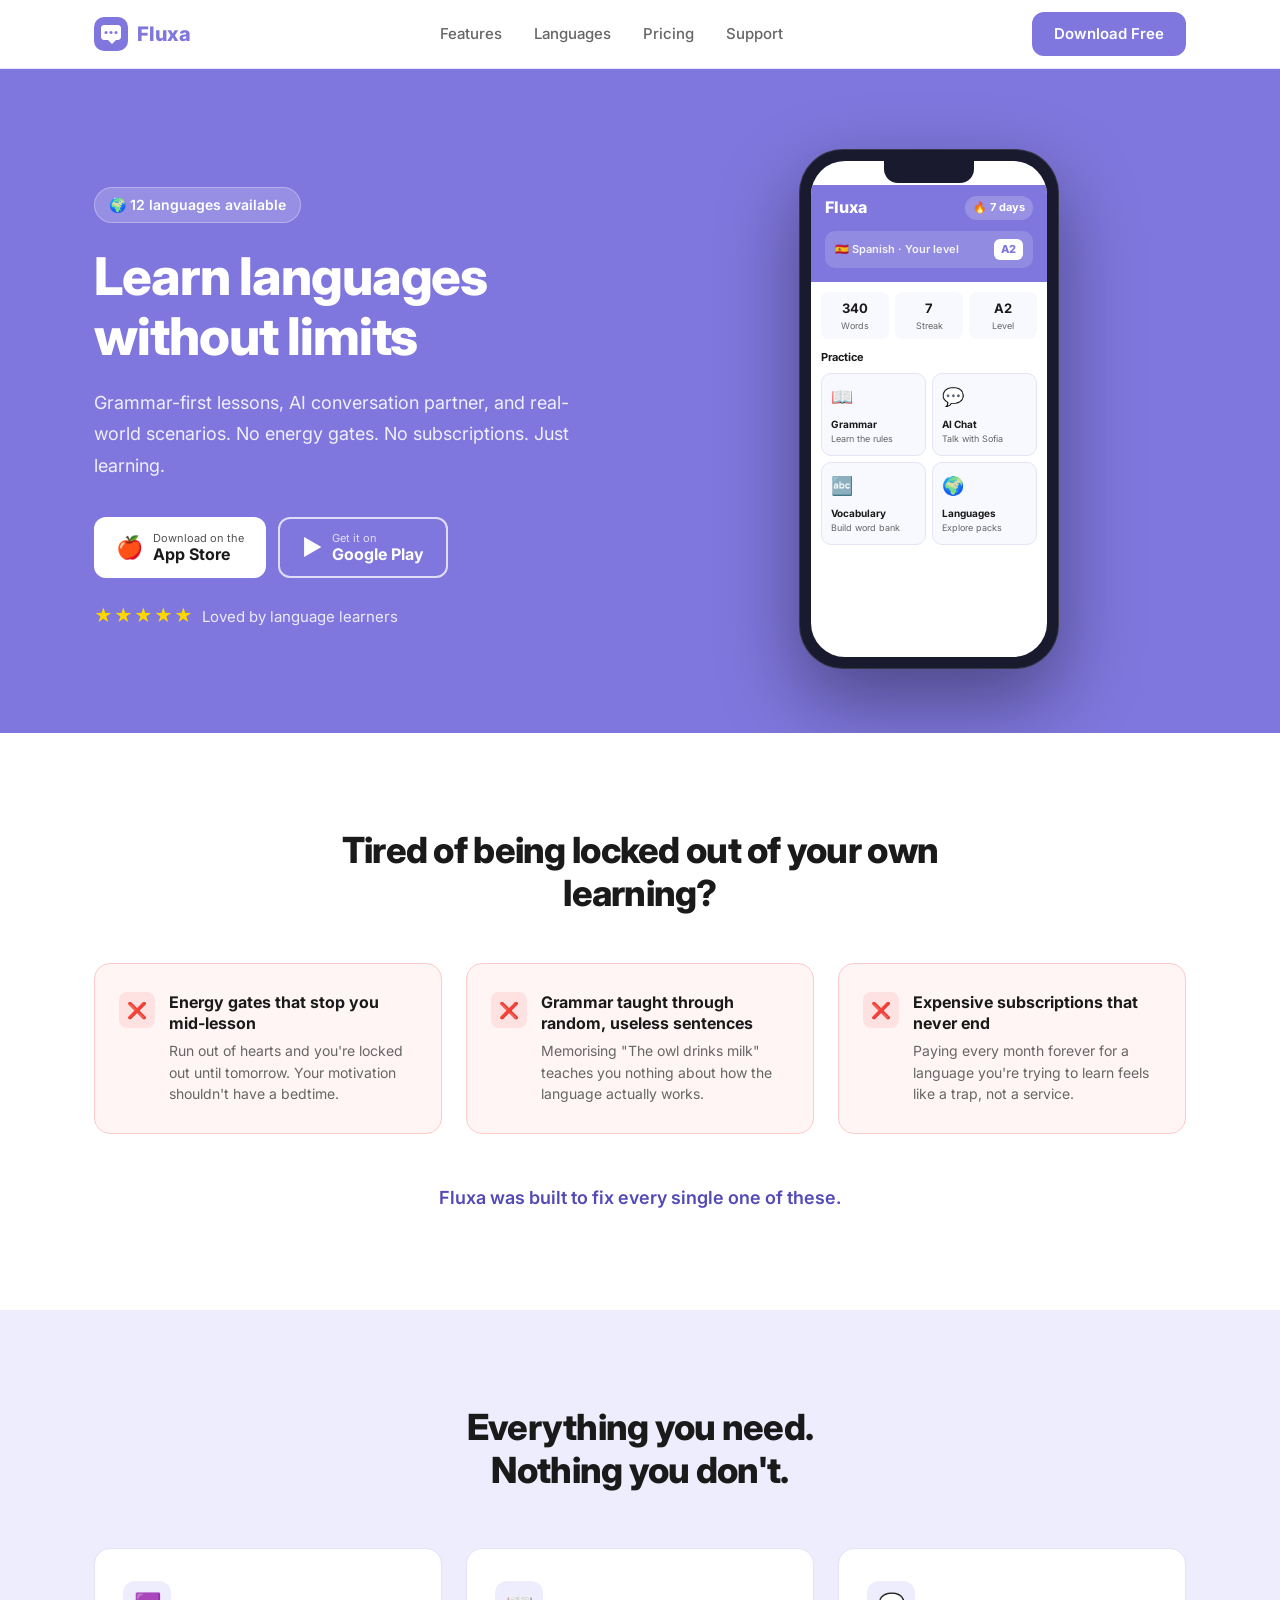
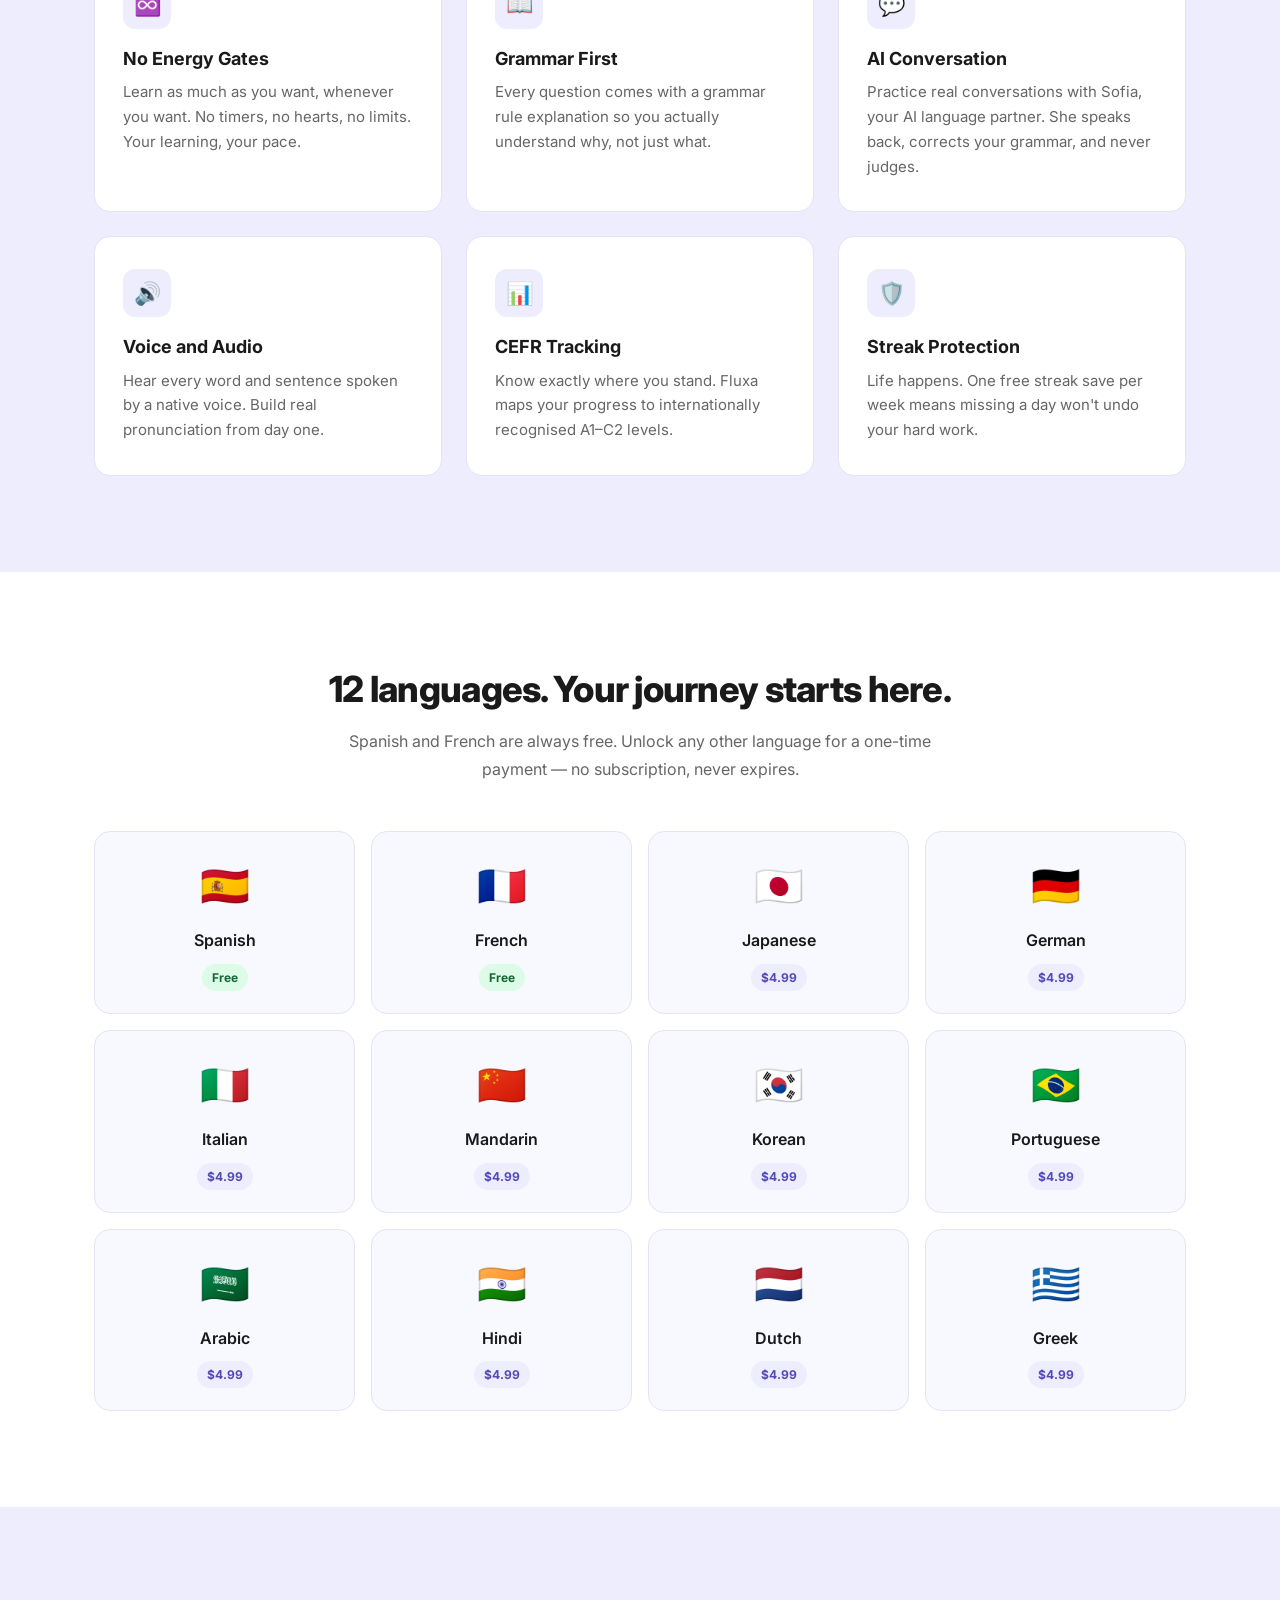
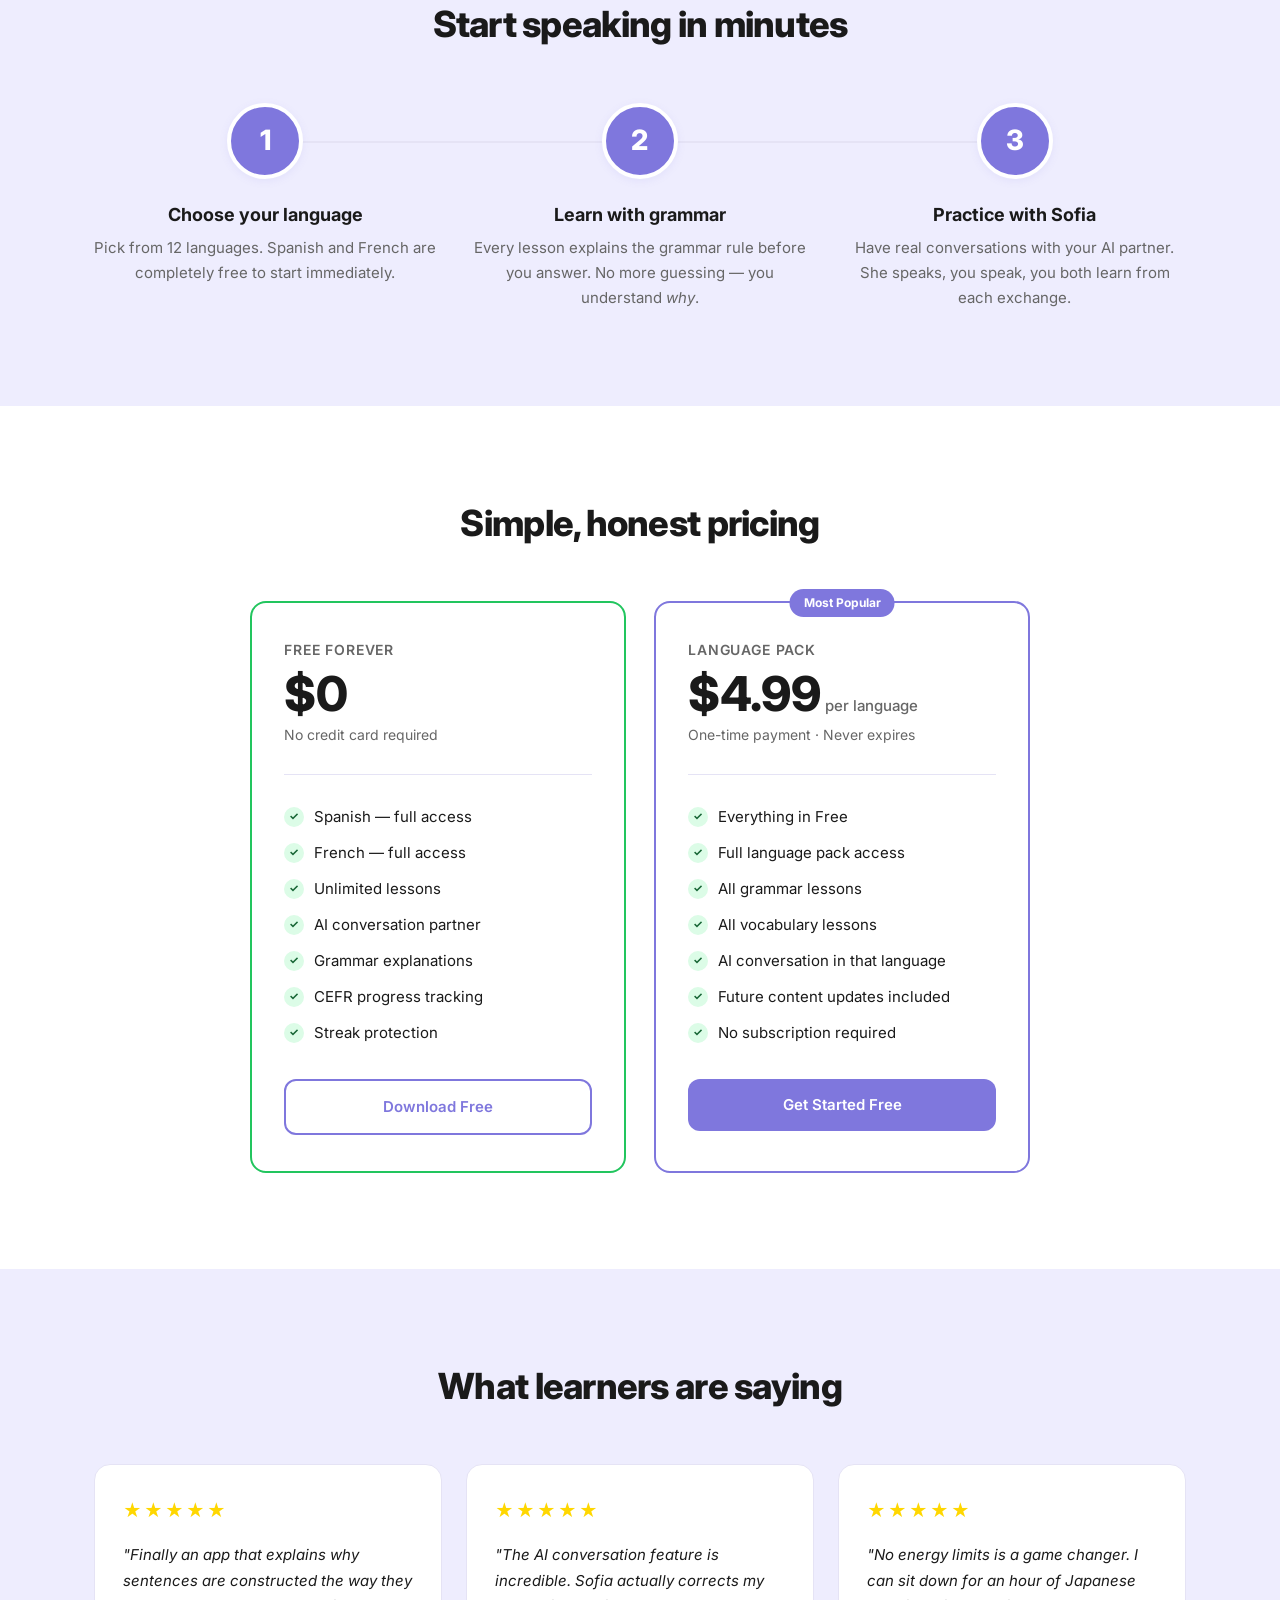
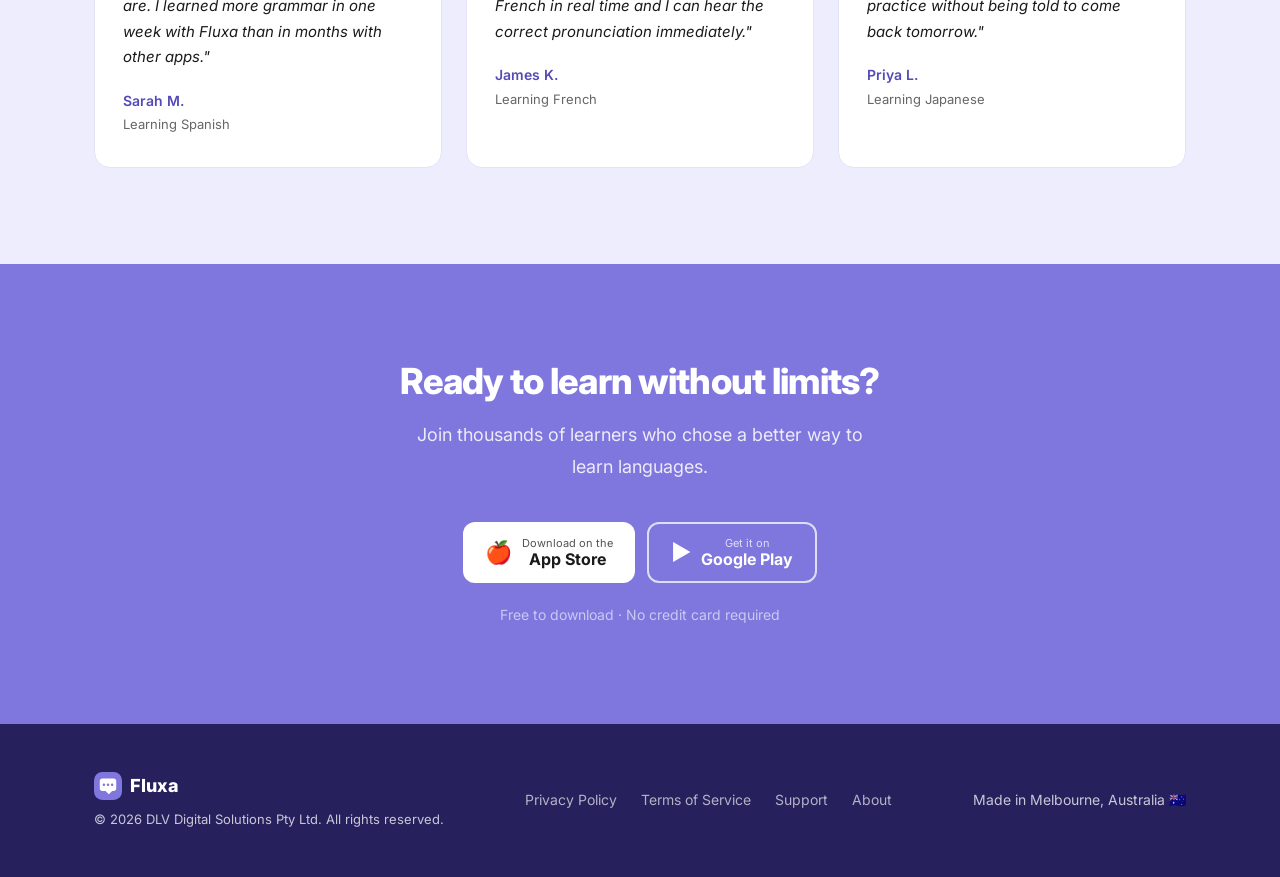
==== index.html @ b25f3f92 "Add files via upload" ====
<!DOCTYPE html>
<html lang="en">
<head>
  <meta charset="UTF-8" />
  <meta name="viewport" content="width=device-width, initial-scale=1.0" />
  <title>Fluxa — Learn Languages Without Limits</title>
  <meta name="description" content="Grammar-first language learning with AI conversation, voice audio, and CEFR tracking. Spanish and French free forever. No energy gates, no subscriptions." />
  <link rel="canonical" href="https://fluxa.com.au/" />
  <!-- Open Graph -->
  <meta property="og:type"        content="website" />
  <meta property="og:url"         content="https://fluxa.com.au/" />
  <meta property="og:title"       content="Fluxa — Learn Languages Without Limits" />
  <meta property="og:description" content="Grammar-first lessons, AI conversation partner, and real-world scenarios. No energy gates. No subscriptions. Just learning." />
  <meta property="og:image"       content="https://fluxa.com.au/og-image.png" />
  <meta name="twitter:card"       content="summary_large_image" />
  <link rel="stylesheet" href="css/styles.css" />
</head>
<body>

<!-- ── Navigation ─────────────────────────────────────────────────────────── -->
<nav class="nav" role="navigation" aria-label="Main navigation">
  <div class="container">
    <div class="nav__inner">
      <a href="index.html" class="nav__logo" aria-label="Fluxa home">
        <svg viewBox="0 0 34 34" fill="none" xmlns="http://www.w3.org/2000/svg" aria-hidden="true">
          <rect width="34" height="34" rx="10" fill="#7F77DD"/>
          <path d="M7 11C7 9.34 8.34 8 10 8h14c1.66 0 3 1.34 3 3v9c0 1.66-1.34 3-3 3h-2l-4 4-4-4H10c-1.66 0-3-1.34-3-3V11z" fill="white"/>
          <circle cx="12" cy="15.5" r="1.5" fill="#7F77DD"/>
          <circle cx="17" cy="15.5" r="1.5" fill="#7F77DD"/>
          <circle cx="22" cy="15.5" r="1.5" fill="#7F77DD"/>
        </svg>
        Fluxa
      </a>
      <div class="nav__links" role="list">
        <a href="#features"  class="nav__link" data-section="features"  role="listitem">Features</a>
        <a href="#languages" class="nav__link" data-section="languages" role="listitem">Languages</a>
        <a href="#pricing"   class="nav__link" data-section="pricing"   role="listitem">Pricing</a>
        <a href="support.html" class="nav__link" role="listitem">Support</a>
      </div>
      <a href="#download" class="nav__cta">Download Free</a>
      <button class="nav__hamburger" aria-label="Toggle menu" aria-expanded="false">
        <span></span><span></span><span></span>
      </button>
    </div>
    <div class="nav__mobile" role="menu">
      <a href="#features"    class="nav__mobile-link" role="menuitem">Features</a>
      <a href="#languages"   class="nav__mobile-link" role="menuitem">Languages</a>
      <a href="#pricing"     class="nav__mobile-link" role="menuitem">Pricing</a>
      <a href="support.html" class="nav__mobile-link" role="menuitem">Support</a>
      <a href="#download"    class="nav__mobile-cta"  role="menuitem">Download Free</a>
    </div>
  </div>
</nav>

<!-- ── Hero ───────────────────────────────────────────────────────────────── -->
<section class="hero" aria-label="Hero">
  <div class="container">
    <div class="hero__inner">
      <div class="hero__content">
        <div class="hero__badge fade-in">🌍 12 languages available</div>
        <h1 class="fade-in fade-in--delay-1">Learn languages<br>without limits</h1>
        <p class="hero__sub fade-in fade-in--delay-2">Grammar-first lessons, AI conversation partner, and real-world scenarios. No energy gates. No subscriptions. Just learning.</p>
        <div class="store-btns fade-in fade-in--delay-3">
          <a href="#download" class="store-btn store-btn--white">
            <span class="store-btn__icon">🍎</span>
            <span class="store-btn__text">
              <span class="store-btn__small">Download on the</span>
              <span class="store-btn__big">App Store</span>
            </span>
          </a>
          <a href="#download" class="store-btn store-btn--outline">
            <span class="store-btn__icon">▶</span>
            <span class="store-btn__text">
              <span class="store-btn__small">Get it on</span>
              <span class="store-btn__big">Google Play</span>
            </span>
          </a>
        </div>
        <div class="hero__rating fade-in fade-in--delay-4">
          <span class="hero__stars">★★★★★</span>
          <span>Loved by language learners</span>
        </div>
      </div>

      <!-- Phone mockup -->
      <div class="phone-wrap fade-in fade-in--delay-2" aria-hidden="true">
        <div class="phone">
          <div class="phone__screen">
            <div class="phone__notch"></div>
            <div class="phone__header">
              <div class="phone__header-row">
                <span class="phone__logo-txt">Fluxa</span>
                <span class="phone__streak">🔥 7 days</span>
              </div>
              <div class="phone__progress-card">
                <span class="phone__level-txt">🇪🇸 Spanish · Your level</span>
                <span class="phone__cefr">A2</span>
              </div>
            </div>
            <div class="phone__body">
              <div class="phone__stats">
                <div class="phone__stat"><div class="phone__stat-val">340</div><div class="phone__stat-lbl">Words</div></div>
                <div class="phone__stat"><div class="phone__stat-val">7</div><div class="phone__stat-lbl">Streak</div></div>
                <div class="phone__stat"><div class="phone__stat-val">A2</div><div class="phone__stat-lbl">Level</div></div>
              </div>
              <div class="phone__section-lbl">Practice</div>
              <div class="phone__cards">
                <div class="phone__card"><div class="phone__card-emoji">📖</div><div class="phone__card-title">Grammar</div><div class="phone__card-sub">Learn the rules</div></div>
                <div class="phone__card"><div class="phone__card-emoji">💬</div><div class="phone__card-title">AI Chat</div><div class="phone__card-sub">Talk with Sofia</div></div>
                <div class="phone__card"><div class="phone__card-emoji">🔤</div><div class="phone__card-title">Vocabulary</div><div class="phone__card-sub">Build word bank</div></div>
                <div class="phone__card"><div class="phone__card-emoji">🌍</div><div class="phone__card-title">Languages</div><div class="phone__card-sub">Explore packs</div></div>
              </div>
            </div>
          </div>
        </div>
      </div>
    </div>
  </div>
</section>

<!-- ── Problem Section ─────────────────────────────────────────────────────── -->
<section class="section problem" id="problem">
  <div class="container">
    <div class="problem__intro fade-in">
      <h2>Tired of being locked out of your own learning?</h2>
    </div>
    <div class="problem__grid">
      <div class="problem__card fade-in fade-in--delay-1">
        <div class="problem__icon">❌</div>
        <div>
          <h3>Energy gates that stop you mid-lesson</h3>
          <p>Run out of hearts and you're locked out until tomorrow. Your motivation shouldn't have a bedtime.</p>
        </div>
      </div>
      <div class="problem__card fade-in fade-in--delay-2">
        <div class="problem__icon">❌</div>
        <div>
          <h3>Grammar taught through random, useless sentences</h3>
          <p>Memorising "The owl drinks milk" teaches you nothing about how the language actually works.</p>
        </div>
      </div>
      <div class="problem__card fade-in fade-in--delay-3">
        <div class="problem__icon">❌</div>
        <div>
          <h3>Expensive subscriptions that never end</h3>
          <p>Paying every month forever for a language you're trying to learn feels like a trap, not a service.</p>
        </div>
      </div>
    </div>
    <p class="problem__cta fade-in">Fluxa was built to fix every single one of these.</p>
  </div>
</section>

<!-- ── Features Section ────────────────────────────────────────────────────── -->
<section class="section features" id="features">
  <div class="container">
    <div class="features__header fade-in">
      <h2>Everything you need.<br>Nothing you don't.</h2>
    </div>
    <div class="features__grid">
      <div class="feature-card fade-in fade-in--delay-1">
        <div class="feature-card__icon">♾️</div>
        <h3>No Energy Gates</h3>
        <p>Learn as much as you want, whenever you want. No timers, no hearts, no limits. Your learning, your pace.</p>
      </div>
      <div class="feature-card fade-in fade-in--delay-2">
        <div class="feature-card__icon">📖</div>
        <h3>Grammar First</h3>
        <p>Every question comes with a grammar rule explanation so you actually understand why, not just what.</p>
      </div>
      <div class="feature-card fade-in fade-in--delay-3">
        <div class="feature-card__icon">💬</div>
        <h3>AI Conversation</h3>
        <p>Practice real conversations with Sofia, your AI language partner. She speaks back, corrects your grammar, and never judges.</p>
      </div>
      <div class="feature-card fade-in fade-in--delay-1">
        <div class="feature-card__icon">🔊</div>
        <h3>Voice and Audio</h3>
        <p>Hear every word and sentence spoken by a native voice. Build real pronunciation from day one.</p>
      </div>
      <div class="feature-card fade-in fade-in--delay-2">
        <div class="feature-card__icon">📊</div>
        <h3>CEFR Tracking</h3>
        <p>Know exactly where you stand. Fluxa maps your progress to internationally recognised A1–C2 levels.</p>
      </div>
      <div class="feature-card fade-in fade-in--delay-3">
        <div class="feature-card__icon">🛡️</div>
        <h3>Streak Protection</h3>
        <p>Life happens. One free streak save per week means missing a day won't undo your hard work.</p>
      </div>
    </div>
  </div>
</section>

<!-- ── Languages Section ───────────────────────────────────────────────────── -->
<section class="section languages" id="languages">
  <div class="container">
    <div class="languages__header fade-in">
      <h2>12 languages. Your journey starts here.</h2>
    </div>
    <p class="languages__sub fade-in">Spanish and French are always free. Unlock any other language for a one-time payment — no subscription, never expires.</p>
    <div class="languages__grid">
      <div class="lang-card fade-in fade-in--delay-1"><span class="lang-card__flag">🇪🇸</span><span class="lang-card__name">Spanish</span><span class="badge badge--free">Free</span></div>
      <div class="lang-card fade-in fade-in--delay-2"><span class="lang-card__flag">🇫🇷</span><span class="lang-card__name">French</span><span class="badge badge--free">Free</span></div>
      <div class="lang-card fade-in fade-in--delay-3"><span class="lang-card__flag">🇯🇵</span><span class="lang-card__name">Japanese</span><span class="badge badge--price">$4.99</span></div>
      <div class="lang-card fade-in fade-in--delay-4"><span class="lang-card__flag">🇩🇪</span><span class="lang-card__name">German</span><span class="badge badge--price">$4.99</span></div>
      <div class="lang-card fade-in fade-in--delay-1"><span class="lang-card__flag">🇮🇹</span><span class="lang-card__name">Italian</span><span class="badge badge--price">$4.99</span></div>
      <div class="lang-card fade-in fade-in--delay-2"><span class="lang-card__flag">🇨🇳</span><span class="lang-card__name">Mandarin</span><span class="badge badge--price">$4.99</span></div>
      <div class="lang-card fade-in fade-in--delay-3"><span class="lang-card__flag">🇰🇷</span><span class="lang-card__name">Korean</span><span class="badge badge--price">$4.99</span></div>
      <div class="lang-card fade-in fade-in--delay-4"><span class="lang-card__flag">🇧🇷</span><span class="lang-card__name">Portuguese</span><span class="badge badge--price">$4.99</span></div>
      <div class="lang-card fade-in fade-in--delay-1"><span class="lang-card__flag">🇸🇦</span><span class="lang-card__name">Arabic</span><span class="badge badge--price">$4.99</span></div>
      <div class="lang-card fade-in fade-in--delay-2"><span class="lang-card__flag">🇮🇳</span><span class="lang-card__name">Hindi</span><span class="badge badge--price">$4.99</span></div>
      <div class="lang-card fade-in fade-in--delay-3"><span class="lang-card__flag">🇳🇱</span><span class="lang-card__name">Dutch</span><span class="badge badge--price">$4.99</span></div>
      <div class="lang-card fade-in fade-in--delay-4"><span class="lang-card__flag">🇬🇷</span><span class="lang-card__name">Greek</span><span class="badge badge--price">$4.99</span></div>
    </div>
  </div>
</section>

<!-- ── How It Works ────────────────────────────────────────────────────────── -->
<section class="section how" id="how-it-works">
  <div class="container">
    <div class="how__header fade-in">
      <h2>Start speaking in minutes</h2>
    </div>
    <div class="how__grid">
      <div class="how-step fade-in fade-in--delay-1">
        <div class="how-step__num">1</div>
        <h3>Choose your language</h3>
        <p>Pick from 12 languages. Spanish and French are completely free to start immediately.</p>
      </div>
      <div class="how-step fade-in fade-in--delay-2">
        <div class="how-step__num">2</div>
        <h3>Learn with grammar</h3>
        <p>Every lesson explains the grammar rule before you answer. No more guessing — you understand <em>why</em>.</p>
      </div>
      <div class="how-step fade-in fade-in--delay-3">
        <div class="how-step__num">3</div>
        <h3>Practice with Sofia</h3>
        <p>Have real conversations with your AI partner. She speaks, you speak, you both learn from each exchange.</p>
      </div>
    </div>
  </div>
</section>

<!-- ── Pricing ─────────────────────────────────────────────────────────────── -->
<section class="section pricing" id="pricing">
  <div class="container">
    <div class="pricing__header fade-in">
      <h2>Simple, honest pricing</h2>
    </div>
    <div class="pricing__grid">
      <!-- Free -->
      <div class="price-card price-card--free fade-in fade-in--delay-1">
        <div class="price-card__label">Free Forever</div>
        <div class="price-card__price">
          <span class="price-card__amount">$0</span>
        </div>
        <div class="price-card__note">No credit card required</div>
        <div class="price-card__divider"></div>
        <ul class="price-card__features">
          <li class="price-card__feature"><span class="price-card__check">✓</span>Spanish — full access</li>
          <li class="price-card__feature"><span class="price-card__check">✓</span>French — full access</li>
          <li class="price-card__feature"><span class="price-card__check">✓</span>Unlimited lessons</li>
          <li class="price-card__feature"><span class="price-card__check">✓</span>AI conversation partner</li>
          <li class="price-card__feature"><span class="price-card__check">✓</span>Grammar explanations</li>
          <li class="price-card__feature"><span class="price-card__check">✓</span>CEFR progress tracking</li>
          <li class="price-card__feature"><span class="price-card__check">✓</span>Streak protection</li>
        </ul>
        <a href="#download" class="btn btn--outline-purple btn--full">Download Free</a>
      </div>

      <!-- Pack -->
      <div class="price-card price-card--featured fade-in fade-in--delay-2">
        <div class="price-card__badge">Most Popular</div>
        <div class="price-card__label">Language Pack</div>
        <div class="price-card__price">
          <span class="price-card__amount">$4.99</span>
          <span class="price-card__period">per language</span>
        </div>
        <div class="price-card__note">One-time payment · Never expires</div>
        <div class="price-card__divider"></div>
        <ul class="price-card__features">
          <li class="price-card__feature"><span class="price-card__check">✓</span>Everything in Free</li>
          <li class="price-card__feature"><span class="price-card__check">✓</span>Full language pack access</li>
          <li class="price-card__feature"><span class="price-card__check">✓</span>All grammar lessons</li>
          <li class="price-card__feature"><span class="price-card__check">✓</span>All vocabulary lessons</li>
          <li class="price-card__feature"><span class="price-card__check">✓</span>AI conversation in that language</li>
          <li class="price-card__feature"><span class="price-card__check">✓</span>Future content updates included</li>
          <li class="price-card__feature"><span class="price-card__check">✓</span>No subscription required</li>
        </ul>
        <a href="#download" class="btn btn--primary btn--full">Get Started Free</a>
      </div>
    </div>
  </div>
</section>

<!-- ── Testimonials ────────────────────────────────────────────────────────── -->
<section class="section testimonials" id="testimonials">
  <div class="container">
    <div class="testimonials__header fade-in">
      <h2>What learners are saying</h2>
    </div>
    <div class="testimonials__grid">
      <div class="testimonial-card fade-in fade-in--delay-1">
        <div class="testimonial-card__stars">★★★★★</div>
        <p class="testimonial-card__quote">"Finally an app that explains <em>why</em> sentences are constructed the way they are. I learned more grammar in one week with Fluxa than in months with other apps."</p>
        <div class="testimonial-card__author">Sarah M.</div>
        <div class="testimonial-card__role">Learning Spanish</div>
      </div>
      <div class="testimonial-card fade-in fade-in--delay-2">
        <div class="testimonial-card__stars">★★★★★</div>
        <p class="testimonial-card__quote">"The AI conversation feature is incredible. Sofia actually corrects my French in real time and I can hear the correct pronunciation immediately."</p>
        <div class="testimonial-card__author">James K.</div>
        <div class="testimonial-card__role">Learning French</div>
      </div>
      <div class="testimonial-card fade-in fade-in--delay-3">
        <div class="testimonial-card__stars">★★★★★</div>
        <p class="testimonial-card__quote">"No energy limits is a game changer. I can sit down for an hour of Japanese practice without being told to come back tomorrow."</p>
        <div class="testimonial-card__author">Priya L.</div>
        <div class="testimonial-card__role">Learning Japanese</div>
      </div>
    </div>
  </div>
</section>

<!-- ── Download CTA ────────────────────────────────────────────────────────── -->
<section class="cta-section" id="download">
  <div class="container">
    <h2 class="fade-in">Ready to learn without limits?</h2>
    <p class="cta-section__sub fade-in fade-in--delay-1">Join thousands of learners who chose a better way to learn languages.</p>
    <div class="store-btns fade-in fade-in--delay-2">
      <a href="#" class="store-btn store-btn--white">
        <span class="store-btn__icon">🍎</span>
        <span class="store-btn__text">
          <span class="store-btn__small">Download on the</span>
          <span class="store-btn__big">App Store</span>
        </span>
      </a>
      <a href="#" class="store-btn store-btn--outline">
        <span class="store-btn__icon">▶</span>
        <span class="store-btn__text">
          <span class="store-btn__small">Get it on</span>
          <span class="store-btn__big">Google Play</span>
        </span>
      </a>
    </div>
    <p class="cta-section__fine fade-in fade-in--delay-3">Free to download · No credit card required</p>
  </div>
</section>

<!-- ── Footer ──────────────────────────────────────────────────────────────── -->
<footer class="footer" role="contentinfo">
  <div class="container">
    <div class="footer__inner">
      <div class="footer__brand">
        <a href="index.html" class="footer__logo">
          <svg viewBox="0 0 34 34" fill="none" xmlns="http://www.w3.org/2000/svg" aria-hidden="true">
            <rect width="34" height="34" rx="10" fill="#7F77DD"/>
            <path d="M7 11C7 9.34 8.34 8 10 8h14c1.66 0 3 1.34 3 3v9c0 1.66-1.34 3-3 3h-2l-4 4-4-4H10c-1.66 0-3-1.34-3-3V11z" fill="white"/>
            <circle cx="12" cy="15.5" r="1.5" fill="#7F77DD"/>
            <circle cx="17" cy="15.5" r="1.5" fill="#7F77DD"/>
            <circle cx="22" cy="15.5" r="1.5" fill="#7F77DD"/>
          </svg>
          Fluxa
        </a>
        <span class="footer__copy">© 2026 DLV Digital Solutions Pty Ltd. All rights reserved.</span>
      </div>
      <nav class="footer__links" aria-label="Footer navigation">
        <a href="privacy.html"  class="footer__link">Privacy Policy</a>
        <a href="terms.html"    class="footer__link">Terms of Service</a>
        <a href="support.html"  class="footer__link">Support</a>
        <a href="about.html"    class="footer__link">About</a>
      </nav>
      <div class="footer__made">Made in Melbourne, Australia 🇦🇺</div>
    </div>
  </div>
</footer>

<script src="js/main.js"></script>
</body>
</html>
---- css/styles.css ----
/* ── Google Fonts ──────────────────────────────────────────────────────────── */
@import url('https://fonts.googleapis.com/css2?family=Inter:wght@400;500;600;700;800;900&display=swap');

/* ── Variables ─────────────────────────────────────────────────────────────── */
:root {
  --purple:       #7F77DD;
  --purple-dark:  #534AB7;
  --purple-darker:#3C3489;
  --purple-light: #EEEDFE;
  --white:        #FFFFFF;
  --text:         #1A1A1A;
  --text-sub:     #666666;
  --bg:           #F8F8FF;
  --border:       #E5E3F5;
  --radius-card:  16px;
  --radius-btn:   12px;
  --shadow-sm:    0 2px 8px rgba(127,119,221,0.10);
  --shadow-md:    0 4px 20px rgba(127,119,221,0.15);
  --shadow-lg:    0 8px 40px rgba(127,119,221,0.20);
  --transition:   0.2s ease;
}

/* ── Reset ─────────────────────────────────────────────────────────────────── */
*, *::before, *::after { box-sizing: border-box; margin: 0; padding: 0; }
html { scroll-behavior: smooth; font-size: 16px; }
body {
  font-family: 'Inter', -apple-system, BlinkMacSystemFont, sans-serif;
  color: var(--text);
  background: var(--white);
  line-height: 1.6;
  -webkit-font-smoothing: antialiased;
}
img { max-width: 100%; display: block; }
a { text-decoration: none; color: inherit; }
ul { list-style: none; }
button { cursor: pointer; font-family: inherit; border: none; background: none; }
input, textarea, select {
  font-family: inherit;
  font-size: 1rem;
  outline: none;
}

/* ── Typography ────────────────────────────────────────────────────────────── */
h1 { font-size: clamp(2rem, 5vw, 3.25rem); font-weight: 800; line-height: 1.15; letter-spacing: -0.02em; }
h2 { font-size: clamp(1.5rem, 3.5vw, 2.25rem); font-weight: 800; line-height: 1.2; letter-spacing: -0.02em; }
h3 { font-size: 1.125rem; font-weight: 700; line-height: 1.3; }
p  { line-height: 1.75; }

/* ── Layout ────────────────────────────────────────────────────────────────── */
.container {
  max-width: 1140px;
  margin: 0 auto;
  padding: 0 24px;
}
.section { padding: 96px 0; }
.section--sm { padding: 72px 0; }

/* ── Navigation ────────────────────────────────────────────────────────────── */
.nav {
  position: sticky;
  top: 0;
  z-index: 1000;
  background: var(--white);
  border-bottom: 1px solid var(--border);
  transition: box-shadow var(--transition);
}
.nav.scrolled { box-shadow: var(--shadow-sm); }
.nav__inner {
  display: flex;
  align-items: center;
  justify-content: space-between;
  height: 68px;
  gap: 32px;
}
.nav__logo {
  display: flex;
  align-items: center;
  gap: 9px;
  font-size: 1.25rem;
  font-weight: 800;
  color: var(--purple);
  flex-shrink: 0;
}
.nav__logo svg { width: 34px; height: 34px; }
.nav__links {
  display: flex;
  align-items: center;
  gap: 32px;
}
.nav__link {
  font-size: 0.9375rem;
  font-weight: 500;
  color: var(--text-sub);
  transition: color var(--transition);
}
.nav__link:hover, .nav__link.active { color: var(--purple); }
.nav__cta {
  background: var(--purple);
  color: var(--white);
  font-size: 0.9375rem;
  font-weight: 600;
  padding: 10px 22px;
  border-radius: var(--radius-btn);
  transition: background var(--transition), transform var(--transition);
  flex-shrink: 0;
}
.nav__cta:hover { background: var(--purple-dark); transform: translateY(-1px); }
.nav__hamburger {
  display: none;
  flex-direction: column;
  gap: 5px;
  padding: 4px;
  cursor: pointer;
}
.nav__hamburger span {
  display: block;
  width: 24px;
  height: 2px;
  background: var(--text);
  border-radius: 2px;
  transition: transform 0.25s ease, opacity 0.25s ease;
}
.nav__hamburger.open span:nth-child(1) { transform: translateY(7px) rotate(45deg); }
.nav__hamburger.open span:nth-child(2) { opacity: 0; }
.nav__hamburger.open span:nth-child(3) { transform: translateY(-7px) rotate(-45deg); }
.nav__mobile {
  display: none;
  flex-direction: column;
  border-top: 1px solid var(--border);
  padding: 16px 0 24px;
}
.nav__mobile.open { display: flex; }
.nav__mobile-link {
  font-size: 1rem;
  font-weight: 500;
  color: var(--text);
  padding: 12px 24px;
  transition: color var(--transition);
}
.nav__mobile-link:hover { color: var(--purple); }
.nav__mobile-cta {
  margin: 12px 24px 0;
  background: var(--purple);
  color: var(--white);
  font-size: 1rem;
  font-weight: 600;
  padding: 14px;
  border-radius: var(--radius-btn);
  text-align: center;
  display: block;
}

/* ── Buttons ───────────────────────────────────────────────────────────────── */
.btn {
  display: inline-flex;
  align-items: center;
  justify-content: center;
  gap: 8px;
  font-size: 0.9375rem;
  font-weight: 600;
  padding: 14px 26px;
  border-radius: var(--radius-btn);
  transition: transform var(--transition), box-shadow var(--transition), background var(--transition);
  cursor: pointer;
  border: none;
}
.btn:hover { transform: translateY(-2px); box-shadow: var(--shadow-md); }
.btn--primary   { background: var(--purple); color: var(--white); }
.btn--primary:hover { background: var(--purple-dark); }
.btn--white     { background: var(--white); color: var(--text); }
.btn--white:hover { background: #F0EFFE; }
.btn--outline   { background: transparent; color: var(--white); border: 2px solid rgba(255,255,255,0.75); }
.btn--outline:hover { background: rgba(255,255,255,0.15); }
.btn--outline-purple { background: transparent; color: var(--purple); border: 2px solid var(--purple); }
.btn--outline-purple:hover { background: var(--purple-light); }
.btn--lg { font-size: 1.0625rem; padding: 16px 32px; }
.btn--full { width: 100%; }

/* ── Store Buttons ─────────────────────────────────────────────────────────── */
.store-btns { display: flex; flex-wrap: wrap; gap: 12px; }
.store-btn {
  display: inline-flex;
  align-items: center;
  gap: 10px;
  padding: 11px 22px;
  border-radius: var(--radius-btn);
  font-weight: 600;
  font-size: 0.9375rem;
  transition: transform var(--transition), box-shadow var(--transition);
}
.store-btn:hover { transform: translateY(-2px); box-shadow: var(--shadow-md); }
.store-btn--white   { background: var(--white); color: var(--text); }
.store-btn--outline { background: transparent; color: var(--white); border: 2px solid rgba(255,255,255,0.75); }
.store-btn__icon { font-size: 1.375rem; }
.store-btn__text { display: flex; flex-direction: column; line-height: 1.2; }
.store-btn__small { font-size: 0.6875rem; font-weight: 400; opacity: 0.75; }
.store-btn__big   { font-size: 1rem; font-weight: 700; }

/* ── Hero ──────────────────────────────────────────────────────────────────── */
.hero {
  background: var(--purple);
  padding: 80px 0 64px;
  overflow: hidden;
}
.hero__inner {
  display: grid;
  grid-template-columns: 1fr 1fr;
  gap: 64px;
  align-items: center;
}
.hero__badge {
  display: inline-flex;
  align-items: center;
  gap: 6px;
  background: rgba(255,255,255,0.18);
  border: 1px solid rgba(255,255,255,0.3);
  color: var(--white);
  font-size: 0.875rem;
  font-weight: 600;
  padding: 6px 14px;
  border-radius: 100px;
  margin-bottom: 24px;
}
.hero h1 { color: var(--white); margin-bottom: 20px; }
.hero__sub {
  color: rgba(255,255,255,0.88);
  font-size: 1.125rem;
  margin-bottom: 36px;
  max-width: 480px;
}
.hero__rating {
  display: flex;
  align-items: center;
  gap: 8px;
  margin-top: 24px;
  color: rgba(255,255,255,0.85);
  font-size: 0.9375rem;
}
.hero__stars { color: #FFD700; font-size: 1.125rem; letter-spacing: 1px; }

/* ── Phone Mockup ──────────────────────────────────────────────────────────── */
.phone-wrap {
  display: flex;
  justify-content: center;
  align-items: center;
}
.phone {
  width: 260px;
  height: 520px;
  background: #1A1A2E;
  border-radius: 44px;
  padding: 12px;
  box-shadow: 0 32px 80px rgba(0,0,0,0.4), inset 0 0 0 1px rgba(255,255,255,0.12);
  position: relative;
}
.phone__screen {
  background: var(--white);
  border-radius: 34px;
  height: 100%;
  overflow: hidden;
  display: flex;
  flex-direction: column;
}
.phone__notch {
  width: 90px;
  height: 22px;
  background: #1A1A2E;
  border-radius: 0 0 14px 14px;
  align-self: center;
  margin-bottom: 2px;
  flex-shrink: 0;
}
.phone__header {
  background: var(--purple);
  padding: 10px 14px 14px;
  flex-shrink: 0;
}
.phone__header-row {
  display: flex;
  justify-content: space-between;
  align-items: center;
  margin-bottom: 10px;
}
.phone__logo-txt {
  font-size: 16px;
  font-weight: 800;
  color: var(--white);
}
.phone__streak {
  background: rgba(255,255,255,0.2);
  color: var(--white);
  font-size: 11px;
  font-weight: 700;
  padding: 3px 8px;
  border-radius: 20px;
}
.phone__progress-card {
  background: rgba(255,255,255,0.15);
  border-radius: 10px;
  padding: 8px 10px;
  display: flex;
  justify-content: space-between;
  align-items: center;
}
.phone__level-txt { color: rgba(255,255,255,0.9); font-size: 11px; font-weight: 600; }
.phone__cefr { background: var(--white); color: var(--purple); font-size: 11px; font-weight: 800; padding: 2px 7px; border-radius: 6px; }
.phone__body { padding: 10px; flex: 1; overflow: hidden; }
.phone__stats {
  display: flex;
  gap: 6px;
  margin-bottom: 10px;
}
.phone__stat {
  flex: 1;
  background: var(--bg);
  border-radius: 8px;
  padding: 6px 0;
  text-align: center;
}
.phone__stat-val { font-size: 13px; font-weight: 700; color: var(--text); }
.phone__stat-lbl { font-size: 9px; color: var(--text-sub); }
.phone__section-lbl { font-size: 11px; font-weight: 700; color: var(--text); margin-bottom: 6px; }
.phone__cards {
  display: grid;
  grid-template-columns: 1fr 1fr;
  gap: 6px;
}
.phone__card {
  background: var(--bg);
  border-radius: 10px;
  border: 1px solid var(--border);
  padding: 9px;
}
.phone__card-emoji { font-size: 18px; margin-bottom: 4px; }
.phone__card-title { font-size: 10px; font-weight: 700; color: var(--text); }
.phone__card-sub   { font-size: 9px; color: var(--text-sub); }

/* ── Problem Section ───────────────────────────────────────────────────────── */
.problem { background: var(--white); }
.problem__intro { text-align: center; max-width: 600px; margin: 0 auto 48px; }
.problem__intro h2 { margin-bottom: 16px; }
.problem__grid {
  display: grid;
  grid-template-columns: repeat(3, 1fr);
  gap: 24px;
  margin-bottom: 48px;
}
.problem__card {
  background: #FFF5F5;
  border: 1px solid #FECACA;
  border-radius: var(--radius-card);
  padding: 28px 24px;
  display: flex;
  align-items: flex-start;
  gap: 14px;
  transition: transform var(--transition);
}
.problem__card:hover { transform: translateY(-4px); }
.problem__icon {
  width: 36px;
  height: 36px;
  background: #FEE2E2;
  border-radius: 8px;
  display: flex;
  align-items: center;
  justify-content: center;
  font-size: 16px;
  flex-shrink: 0;
}
.problem__card h3 { font-size: 1rem; margin-bottom: 6px; color: var(--text); }
.problem__card p  { font-size: 0.875rem; color: var(--text-sub); line-height: 1.55; }
.problem__cta {
  text-align: center;
  font-size: 1.125rem;
  font-weight: 600;
  color: var(--purple-dark);
}

/* ── Features ──────────────────────────────────────────────────────────────── */
.features { background: var(--purple-light); }
.features__header { text-align: center; max-width: 560px; margin: 0 auto 56px; }
.features__header h2 { margin-bottom: 14px; }
.features__grid {
  display: grid;
  grid-template-columns: repeat(3, 1fr);
  gap: 24px;
}
.feature-card {
  background: var(--white);
  border-radius: var(--radius-card);
  padding: 32px 28px;
  border: 1px solid var(--border);
  transition: transform var(--transition), box-shadow var(--transition);
}
.feature-card:hover { transform: translateY(-4px); box-shadow: var(--shadow-md); }
.feature-card__icon {
  width: 48px;
  height: 48px;
  background: var(--purple-light);
  border-radius: 12px;
  display: flex;
  align-items: center;
  justify-content: center;
  font-size: 22px;
  margin-bottom: 18px;
}
.feature-card h3 { margin-bottom: 10px; color: var(--text); }
.feature-card p  { font-size: 0.9375rem; color: var(--text-sub); line-height: 1.65; }

/* ── Languages ─────────────────────────────────────────────────────────────── */
.languages { background: var(--white); }
.languages__header { text-align: center; max-width: 640px; margin: 0 auto 16px; }
.languages__header h2 { margin-bottom: 16px; }
.languages__sub { color: var(--text-sub); font-size: 1rem; text-align: center; max-width: 600px; margin: 0 auto 48px; }
.languages__grid {
  display: grid;
  grid-template-columns: repeat(4, 1fr);
  gap: 16px;
}
.lang-card {
  background: var(--bg);
  border: 1px solid var(--border);
  border-radius: var(--radius-card);
  padding: 22px 16px;
  display: flex;
  flex-direction: column;
  align-items: center;
  gap: 10px;
  transition: transform var(--transition), box-shadow var(--transition);
  text-align: center;
}
.lang-card:hover { transform: translateY(-4px); box-shadow: var(--shadow-md); }
.lang-card__flag { font-size: 2.5rem; }
.lang-card__name { font-size: 1rem; font-weight: 600; color: var(--text); }
.badge {
  font-size: 0.75rem;
  font-weight: 700;
  padding: 4px 10px;
  border-radius: 100px;
}
.badge--free    { background: #DCFCE7; color: #166534; }
.badge--price   { background: var(--purple-light); color: var(--purple-dark); }

/* ── How It Works ──────────────────────────────────────────────────────────── */
.how { background: var(--purple-light); }
.how__header { text-align: center; max-width: 560px; margin: 0 auto 56px; }
.how__header h2 { margin-bottom: 14px; }
.how__grid {
  display: grid;
  grid-template-columns: repeat(3, 1fr);
  gap: 32px;
  position: relative;
}
.how__grid::before {
  content: '';
  position: absolute;
  top: 38px;
  left: calc(16.67% + 24px);
  right: calc(16.67% + 24px);
  height: 2px;
  background: var(--border);
  z-index: 0;
}
.how-step {
  display: flex;
  flex-direction: column;
  align-items: center;
  text-align: center;
  position: relative;
  z-index: 1;
}
.how-step__num {
  width: 76px;
  height: 76px;
  background: var(--purple);
  color: var(--white);
  border-radius: 50%;
  display: flex;
  align-items: center;
  justify-content: center;
  font-size: 1.75rem;
  font-weight: 800;
  margin-bottom: 24px;
  border: 4px solid var(--white);
  box-shadow: var(--shadow-sm);
}
.how-step h3 { margin-bottom: 10px; font-size: 1.125rem; }
.how-step p  { font-size: 0.9375rem; color: var(--text-sub); line-height: 1.65; }

/* ── Pricing ───────────────────────────────────────────────────────────────── */
.pricing { background: var(--white); }
.pricing__header { text-align: center; max-width: 560px; margin: 0 auto 56px; }
.pricing__header h2 { margin-bottom: 14px; }
.pricing__grid {
  display: grid;
  grid-template-columns: repeat(2, 1fr);
  gap: 28px;
  max-width: 780px;
  margin: 0 auto;
}
.price-card {
  background: var(--white);
  border-radius: var(--radius-card);
  padding: 36px 32px;
  border: 2px solid var(--border);
  position: relative;
  transition: transform var(--transition), box-shadow var(--transition);
}
.price-card:hover { transform: translateY(-4px); box-shadow: var(--shadow-md); }
.price-card--featured { border-color: var(--purple); }
.price-card--free     { border-color: #22C55E; }
.price-card__badge {
  position: absolute;
  top: -14px;
  left: 50%;
  transform: translateX(-50%);
  background: var(--purple);
  color: var(--white);
  font-size: 0.75rem;
  font-weight: 700;
  padding: 4px 14px;
  border-radius: 100px;
  white-space: nowrap;
}
.price-card__label { font-size: 0.875rem; font-weight: 600; color: var(--text-sub); margin-bottom: 8px; text-transform: uppercase; letter-spacing: 0.06em; }
.price-card__price { display: flex; align-items: baseline; gap: 4px; margin-bottom: 6px; }
.price-card__amount { font-size: 3rem; font-weight: 800; color: var(--text); line-height: 1; }
.price-card__period { font-size: 0.9375rem; color: var(--text-sub); font-weight: 500; }
.price-card__note { font-size: 0.875rem; color: var(--text-sub); margin-bottom: 28px; }
.price-card__divider { height: 1px; background: var(--border); margin-bottom: 24px; }
.price-card__features { margin-bottom: 28px; }
.price-card__feature {
  display: flex;
  align-items: center;
  gap: 10px;
  font-size: 0.9375rem;
  color: var(--text);
  padding: 6px 0;
}
.price-card__check {
  width: 20px;
  height: 20px;
  background: #DCFCE7;
  border-radius: 50%;
  display: flex;
  align-items: center;
  justify-content: center;
  color: #166534;
  font-size: 11px;
  flex-shrink: 0;
  font-weight: 700;
}

/* ── Testimonials ──────────────────────────────────────────────────────────── */
.testimonials { background: var(--purple-light); }
.testimonials__header { text-align: center; max-width: 560px; margin: 0 auto 56px; }
.testimonials__header h2 { margin-bottom: 14px; }
.testimonials__grid {
  display: grid;
  grid-template-columns: repeat(3, 1fr);
  gap: 24px;
}
.testimonial-card {
  background: var(--white);
  border-radius: var(--radius-card);
  padding: 32px 28px;
  border: 1px solid var(--border);
  transition: transform var(--transition), box-shadow var(--transition);
}
.testimonial-card:hover { transform: translateY(-4px); box-shadow: var(--shadow-md); }
.testimonial-card__stars { font-size: 1.125rem; color: #FFD700; letter-spacing: 2px; margin-bottom: 16px; }
.testimonial-card__quote { font-size: 0.9375rem; color: var(--text); line-height: 1.7; margin-bottom: 20px; font-style: italic; }
.testimonial-card__author { font-size: 0.875rem; font-weight: 600; color: var(--purple-dark); }
.testimonial-card__role   { font-size: 0.8125rem; color: var(--text-sub); margin-top: 2px; }

/* ── CTA Section ───────────────────────────────────────────────────────────── */
.cta-section {
  background: var(--purple);
  padding: 96px 0;
  text-align: center;
}
.cta-section h2 { color: var(--white); margin-bottom: 16px; }
.cta-section__sub { color: rgba(255,255,255,0.85); font-size: 1.125rem; margin-bottom: 40px; max-width: 480px; margin-left: auto; margin-right: auto; }
.cta-section .store-btns { justify-content: center; margin-bottom: 20px; }
.cta-section__fine { color: rgba(255,255,255,0.6); font-size: 0.875rem; }

/* ── Footer ────────────────────────────────────────────────────────────────── */
.footer {
  background: #26215C;
  padding: 48px 0;
  color: rgba(255,255,255,0.75);
}
.footer__inner {
  display: flex;
  align-items: center;
  justify-content: space-between;
  gap: 32px;
  flex-wrap: wrap;
}
.footer__brand {
  display: flex;
  flex-direction: column;
  gap: 8px;
}
.footer__logo {
  display: flex;
  align-items: center;
  gap: 8px;
  font-size: 1.125rem;
  font-weight: 800;
  color: var(--white);
}
.footer__logo svg { width: 28px; height: 28px; }
.footer__copy { font-size: 0.8125rem; }
.footer__links {
  display: flex;
  flex-wrap: wrap;
  gap: 6px 24px;
  justify-content: center;
}
.footer__link {
  font-size: 0.875rem;
  color: rgba(255,255,255,0.65);
  transition: color var(--transition);
}
.footer__link:hover { color: var(--white); }
.footer__made { font-size: 0.875rem; text-align: right; }

/* ── Page Hero (inner pages) ────────────────────────────────────────────────── */
.page-hero {
  background: var(--purple);
  padding: 72px 0;
  text-align: center;
}
.page-hero h1 { color: var(--white); font-size: clamp(1.75rem, 4vw, 2.75rem); margin-bottom: 12px; }
.page-hero__sub { color: rgba(255,255,255,0.82); font-size: 1.0625rem; }

/* ── Prose / Legal Content ─────────────────────────────────────────────────── */
.prose {
  max-width: 800px;
  margin: 0 auto;
  padding: 72px 24px;
}
.prose h2 { font-size: 1.375rem; margin-top: 48px; margin-bottom: 14px; color: var(--text); }
.prose h2:first-child { margin-top: 0; }
.prose h3 { font-size: 1.0625rem; margin-top: 28px; margin-bottom: 10px; color: var(--text); }
.prose p  { font-size: 0.9375rem; color: var(--text-sub); margin-bottom: 16px; line-height: 1.8; }
.prose ul { margin-bottom: 16px; padding-left: 0; }
.prose ul li {
  font-size: 0.9375rem;
  color: var(--text-sub);
  padding: 4px 0 4px 20px;
  position: relative;
  line-height: 1.7;
}
.prose ul li::before {
  content: '•';
  position: absolute;
  left: 6px;
  color: var(--purple);
  font-weight: 700;
}
.prose a { color: var(--purple); text-decoration: underline; }
.prose a:hover { color: var(--purple-dark); }

/* ── Support Page ──────────────────────────────────────────────────────────── */
.support-hero { background: var(--purple); padding: 72px 0; text-align: center; }
.support-hero h1 { color: var(--white); margin-bottom: 14px; }
.support-hero__sub { color: rgba(255,255,255,0.82); font-size: 1.0625rem; margin-bottom: 24px; }
.support-hero__email {
  display: inline-flex;
  align-items: center;
  gap: 8px;
  background: rgba(255,255,255,0.18);
  border: 1px solid rgba(255,255,255,0.35);
  color: var(--white);
  font-size: 1.0625rem;
  font-weight: 600;
  padding: 10px 24px;
  border-radius: 100px;
  transition: background var(--transition);
}
.support-hero__email:hover { background: rgba(255,255,255,0.28); }

/* ── FAQ ───────────────────────────────────────────────────────────────────── */
.faq { background: var(--white); }
.faq__header { text-align: center; max-width: 560px; margin: 0 auto 48px; }
.faq__header h2 { margin-bottom: 14px; }
.faq__list { max-width: 760px; margin: 0 auto; }
.faq__item {
  border: 1px solid var(--border);
  border-radius: var(--radius-card);
  margin-bottom: 12px;
  overflow: hidden;
}
.faq__question {
  width: 100%;
  text-align: left;
  padding: 20px 24px;
  font-size: 1rem;
  font-weight: 600;
  color: var(--text);
  background: var(--white);
  display: flex;
  justify-content: space-between;
  align-items: center;
  gap: 16px;
  cursor: pointer;
  transition: background var(--transition);
}
.faq__question:hover { background: var(--bg); }
.faq__question.open  { background: var(--purple-light); color: var(--purple-dark); }
.faq__chevron {
  width: 24px;
  height: 24px;
  flex-shrink: 0;
  display: flex;
  align-items: center;
  justify-content: center;
  font-size: 0.875rem;
  color: var(--text-sub);
  transition: transform 0.25s ease;
}
.faq__question.open .faq__chevron { transform: rotate(180deg); color: var(--purple); }
.faq__answer {
  display: none;
  padding: 0 24px 20px;
  font-size: 0.9375rem;
  color: var(--text-sub);
  line-height: 1.75;
  background: var(--white);
}
.faq__answer.open { display: block; }

/* ── Contact Form ──────────────────────────────────────────────────────────── */
.contact { background: var(--purple-light); }
.contact__header { text-align: center; max-width: 560px; margin: 0 auto 48px; }
.contact__header h2 { margin-bottom: 14px; }
.contact__form {
  max-width: 640px;
  margin: 0 auto;
  background: var(--white);
  border-radius: var(--radius-card);
  padding: 40px;
  border: 1px solid var(--border);
  box-shadow: var(--shadow-sm);
}
.form-row { display: grid; grid-template-columns: 1fr 1fr; gap: 16px; }
.form-group { margin-bottom: 20px; }
.form-group label {
  display: block;
  font-size: 0.875rem;
  font-weight: 600;
  color: var(--text);
  margin-bottom: 6px;
}
.form-group input,
.form-group select,
.form-group textarea {
  width: 100%;
  padding: 12px 16px;
  border: 1px solid var(--border);
  border-radius: 10px;
  font-size: 0.9375rem;
  color: var(--text);
  background: var(--bg);
  transition: border-color var(--transition), box-shadow var(--transition);
}
.form-group input:focus,
.form-group select:focus,
.form-group textarea:focus {
  border-color: var(--purple);
  box-shadow: 0 0 0 3px rgba(127,119,221,0.15);
  background: var(--white);
}
.form-group textarea { resize: vertical; min-height: 130px; }
.form-error { font-size: 0.8125rem; color: #DC2626; margin-top: 5px; display: none; }
.form-error.visible { display: block; }
.form-success {
  display: none;
  text-align: center;
  padding: 32px;
}
.form-success.visible { display: block; }
.form-success__icon { font-size: 3rem; margin-bottom: 16px; }
.form-success h3 { margin-bottom: 10px; color: var(--purple-dark); }
.form-success p  { color: var(--text-sub); }
.contact__promise {
  text-align: center;
  margin-top: 24px;
  font-size: 0.9375rem;
  color: var(--text-sub);
}
.contact__promise strong { color: var(--purple-dark); }

/* ── About Page ────────────────────────────────────────────────────────────── */
.about-story { background: var(--white); }
.about-story__inner { display: grid; grid-template-columns: 1fr 1fr; gap: 80px; align-items: center; }
.about-story__text h2 { margin-bottom: 20px; }
.about-story__text p  { color: var(--text-sub); font-size: 1rem; margin-bottom: 16px; line-height: 1.8; }
.about-mission { background: var(--purple); padding: 80px 0; text-align: center; }
.about-mission h2 { color: var(--white); margin-bottom: 20px; }
.about-mission p  { color: rgba(255,255,255,0.88); font-size: 1.125rem; max-width: 600px; margin: 0 auto; line-height: 1.75; }
.about-values { background: var(--purple-light); }
.about-values__header { text-align: center; max-width: 560px; margin: 0 auto 48px; }
.about-values__header h2 { margin-bottom: 14px; }
.about-values__grid {
  display: grid;
  grid-template-columns: repeat(3, 1fr);
  gap: 24px;
}
.value-card {
  background: var(--white);
  border-radius: var(--radius-card);
  padding: 32px 28px;
  border: 1px solid var(--border);
  text-align: center;
  transition: transform var(--transition), box-shadow var(--transition);
}
.value-card:hover { transform: translateY(-4px); box-shadow: var(--shadow-md); }
.value-card__icon { font-size: 2.5rem; margin-bottom: 16px; }
.value-card h3 { margin-bottom: 10px; }
.value-card p  { font-size: 0.9375rem; color: var(--text-sub); line-height: 1.65; }
.about-company { background: var(--white); }
.about-company__header { text-align: center; max-width: 560px; margin: 0 auto 48px; }
.about-company__header h2 { margin-bottom: 14px; }
.company-grid { display: grid; grid-template-columns: 1fr 1fr; gap: 24px; max-width: 680px; margin: 0 auto; }
.company-item {
  background: var(--bg);
  border: 1px solid var(--border);
  border-radius: var(--radius-card);
  padding: 24px;
}
.company-item__label { font-size: 0.75rem; font-weight: 700; color: var(--text-sub); text-transform: uppercase; letter-spacing: 0.06em; margin-bottom: 6px; }
.company-item__value { font-size: 1rem; font-weight: 600; color: var(--text); }
.company-item__value a { color: var(--purple); }
.company-item__value a:hover { text-decoration: underline; }
.about-built { background: var(--purple-light); }
.about-built__header { text-align: center; max-width: 560px; margin: 0 auto 48px; }
.about-built__header h2 { margin-bottom: 14px; }
.built-grid {
  display: flex;
  flex-wrap: wrap;
  gap: 16px;
  justify-content: center;
}
.built-item {
  background: var(--white);
  border: 1px solid var(--border);
  border-radius: var(--radius-card);
  padding: 20px 28px;
  display: flex;
  align-items: center;
  gap: 12px;
  font-size: 1rem;
  font-weight: 600;
  color: var(--text);
  transition: transform var(--transition), box-shadow var(--transition);
}
.built-item:hover { transform: translateY(-2px); box-shadow: var(--shadow-sm); }
.built-item__icon { font-size: 1.5rem; }

/* ── About Story Visual ─────────────────────────────────────────────────────── */
.about-visual {
  background: var(--purple-light);
  border-radius: var(--radius-card);
  padding: 48px 40px;
  border: 1px solid var(--border);
  display: flex;
  flex-direction: column;
  gap: 20px;
}
.about-stat {
  display: flex;
  align-items: center;
  gap: 20px;
}
.about-stat__icon {
  width: 56px;
  height: 56px;
  background: var(--purple);
  border-radius: 14px;
  display: flex;
  align-items: center;
  justify-content: center;
  font-size: 24px;
  flex-shrink: 0;
}
.about-stat__num { font-size: 2rem; font-weight: 800; color: var(--text); line-height: 1; }
.about-stat__lbl { font-size: 0.875rem; color: var(--text-sub); }

/* ── Fade-in animation ─────────────────────────────────────────────────────── */
.fade-in {
  opacity: 0;
  transform: translateY(24px);
  transition: opacity 0.6s ease, transform 0.6s ease;
}
.fade-in.visible {
  opacity: 1;
  transform: translateY(0);
}
.fade-in--delay-1 { transition-delay: 0.1s; }
.fade-in--delay-2 { transition-delay: 0.2s; }
.fade-in--delay-3 { transition-delay: 0.3s; }
.fade-in--delay-4 { transition-delay: 0.4s; }
.fade-in--delay-5 { transition-delay: 0.5s; }

/* ── 404 Page ──────────────────────────────────────────────────────────────── */
.error-page {
  min-height: 100vh;
  display: flex;
  flex-direction: column;
  align-items: center;
  justify-content: center;
  text-align: center;
  padding: 40px 24px;
  background: var(--bg);
}
.error-page__code { font-size: 8rem; font-weight: 900; color: var(--purple-light); line-height: 1; margin-bottom: 8px; }
.error-page h1 { font-size: 2rem; margin-bottom: 16px; }
.error-page p  { color: var(--text-sub); margin-bottom: 32px; font-size: 1.0625rem; }

/* ── Responsive ────────────────────────────────────────────────────────────── */
@media (max-width: 1024px) {
  .features__grid { grid-template-columns: repeat(2, 1fr); }
  .hero__inner { gap: 40px; }
}

@media (max-width: 768px) {
  .section { padding: 64px 0; }

  /* Nav */
  .nav__links, .nav__cta { display: none; }
  .nav__hamburger { display: flex; }

  /* Hero */
  .hero__inner {
    grid-template-columns: 1fr;
    text-align: center;
  }
  .hero__sub { margin-left: auto; margin-right: auto; }
  .hero__badge { margin-left: auto; margin-right: auto; }
  .store-btns { justify-content: center; }
  .hero__rating { justify-content: center; }
  .phone-wrap { display: none; }

  /* Grids */
  .problem__grid        { grid-template-columns: 1fr; }
  .features__grid       { grid-template-columns: 1fr; }
  .languages__grid      { grid-template-columns: repeat(2, 1fr); }
  .how__grid            { grid-template-columns: 1fr; gap: 40px; }
  .how__grid::before    { display: none; }
  .pricing__grid        { grid-template-columns: 1fr; }
  .testimonials__grid   { grid-template-columns: 1fr; }
  .about-story__inner   { grid-template-columns: 1fr; gap: 40px; }
  .about-values__grid   { grid-template-columns: 1fr; }
  .company-grid         { grid-template-columns: 1fr; }

  /* Footer */
  .footer__inner {
    flex-direction: column;
    align-items: center;
    text-align: center;
    gap: 24px;
  }
  .footer__made { text-align: center; }

  /* Form */
  .form-row { grid-template-columns: 1fr; }
  .contact__form { padding: 28px 20px; }
}

@media (max-width: 480px) {
  .languages__grid { grid-template-columns: repeat(2, 1fr); }
  .store-btns { flex-direction: column; align-items: center; }
  .pricing__grid { max-width: 100%; }
}
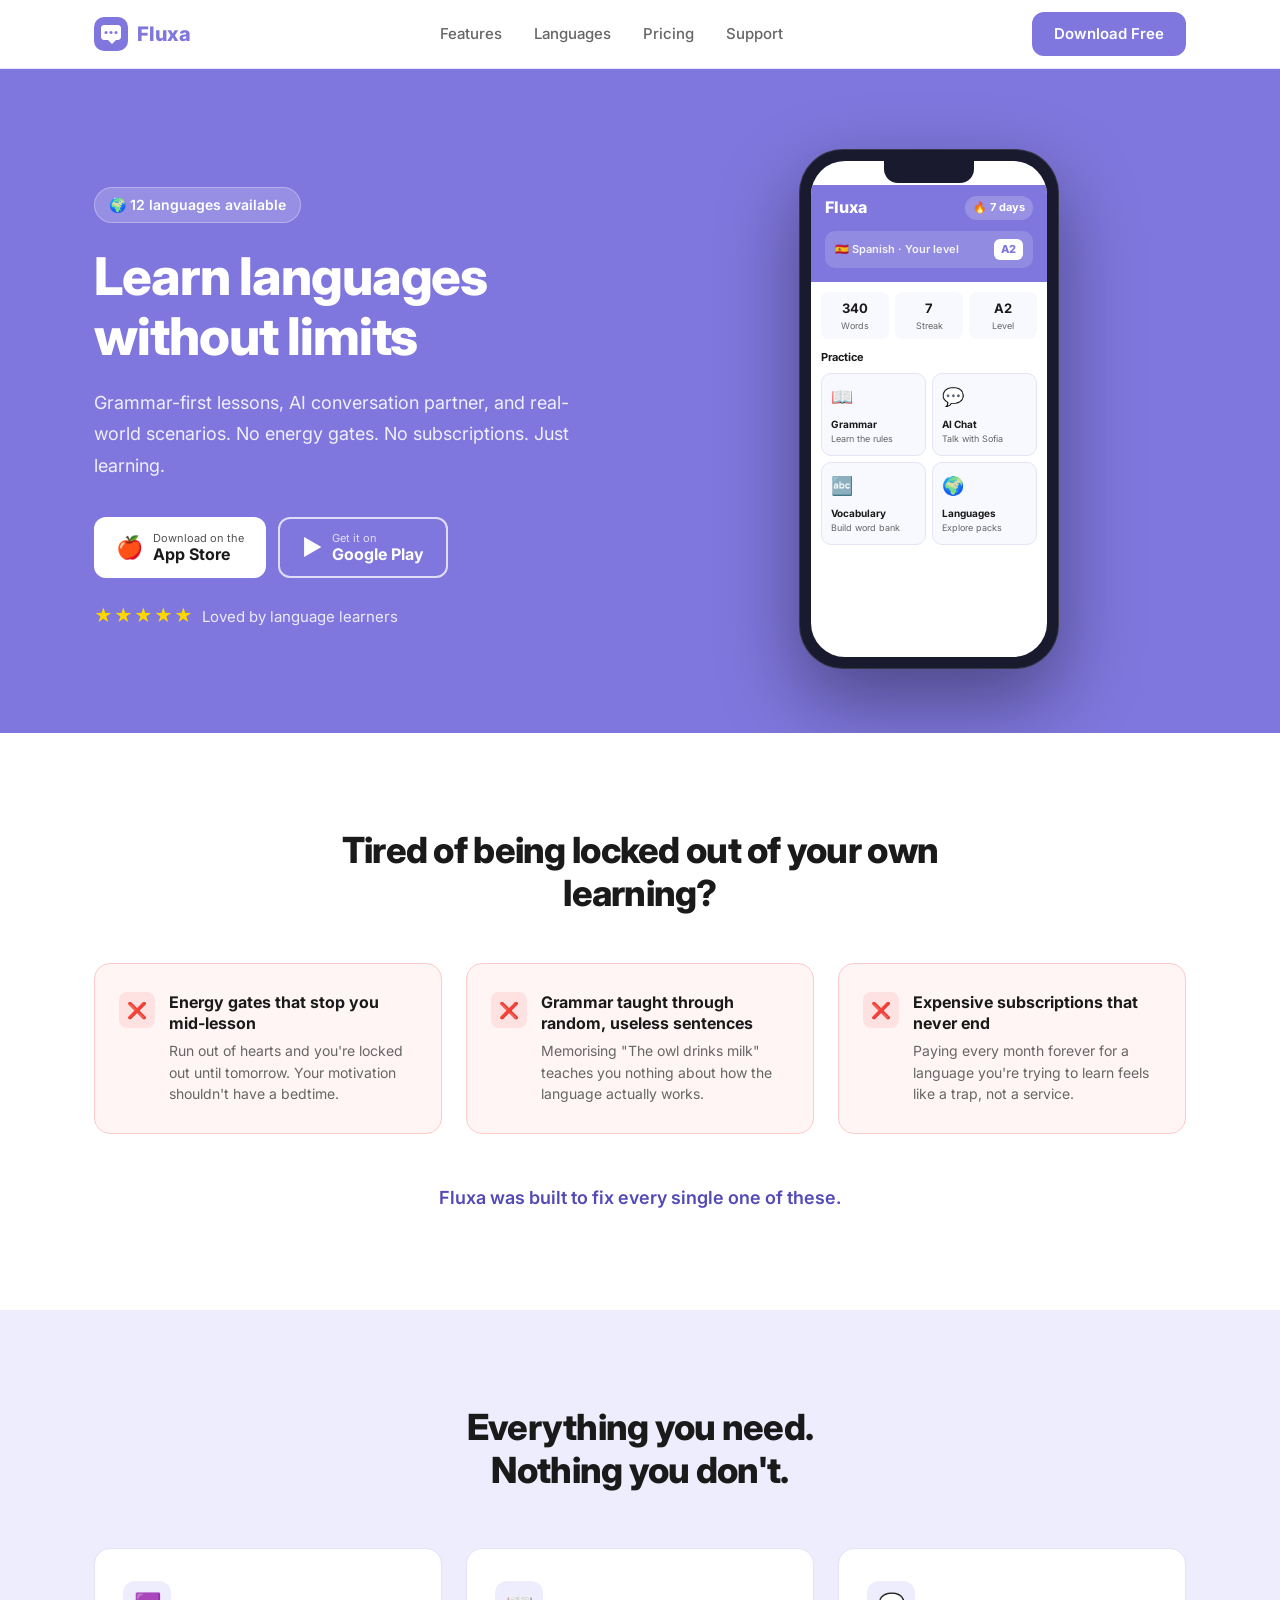
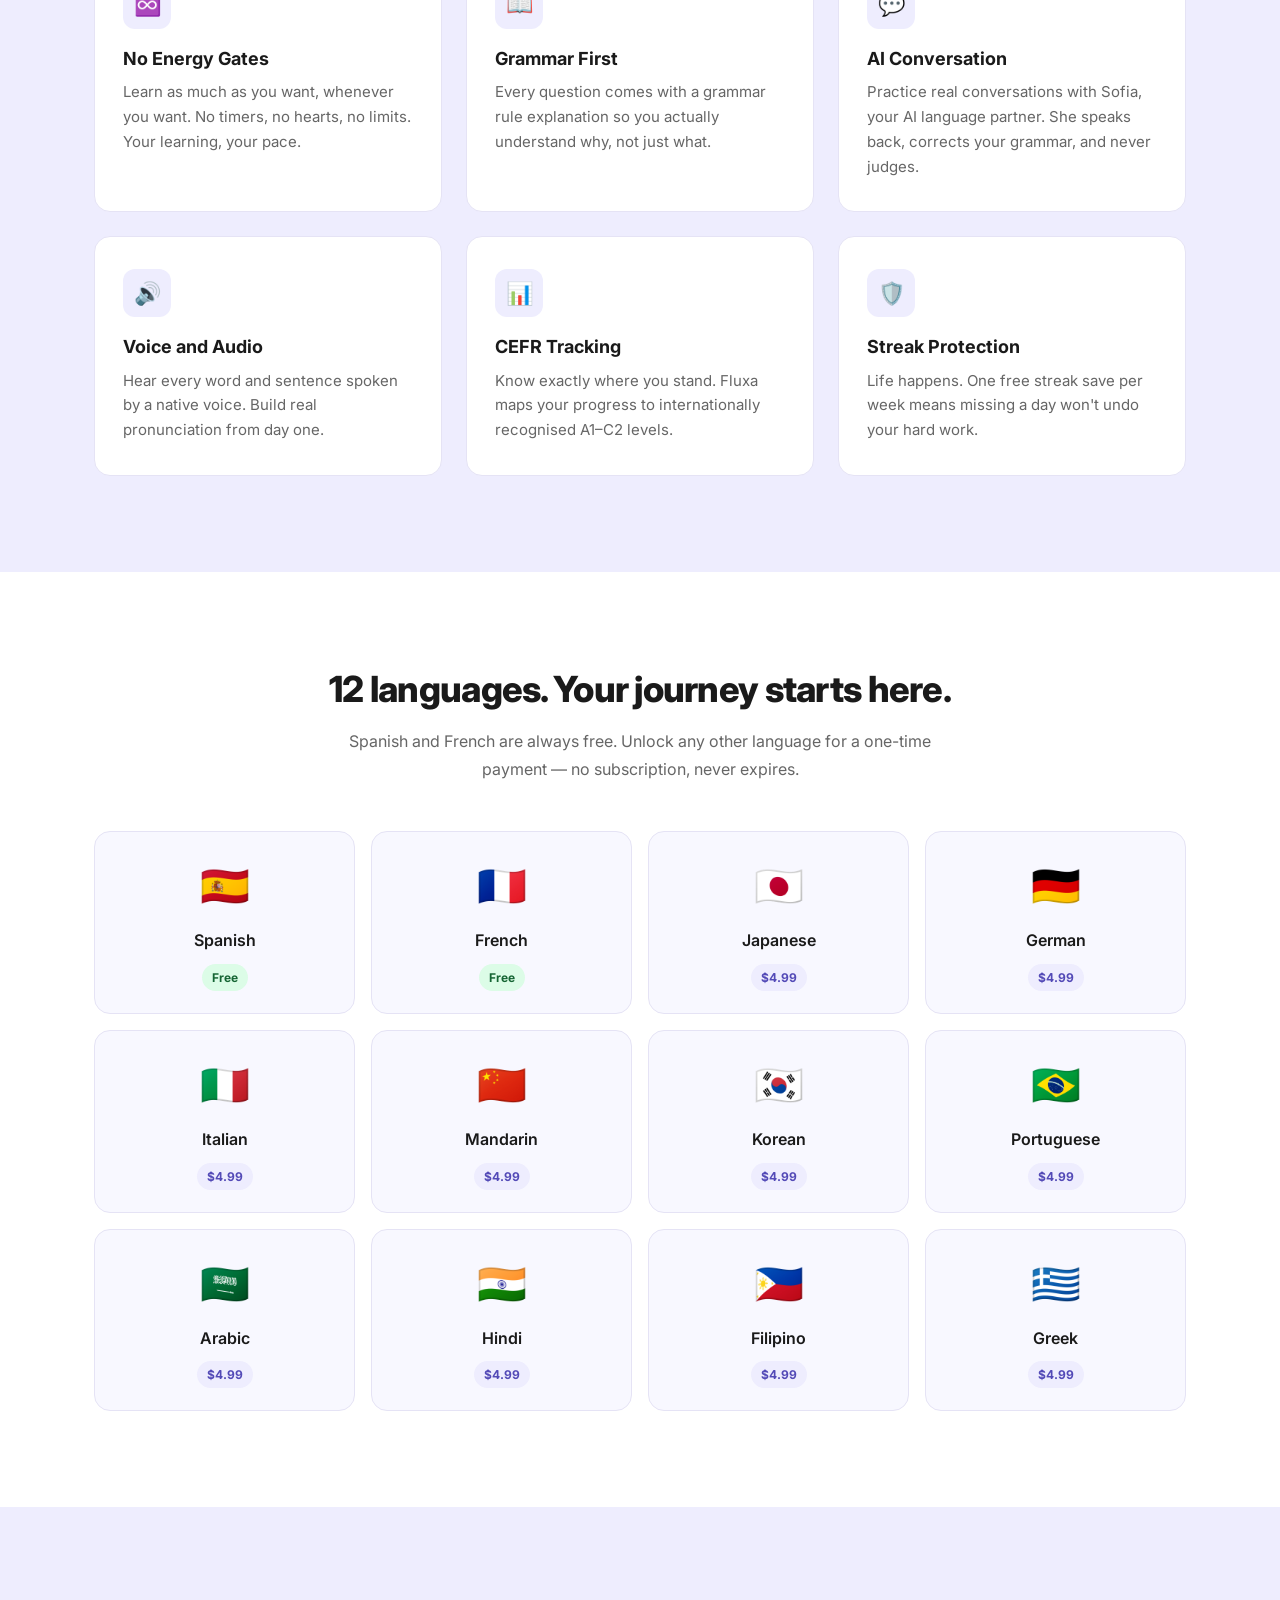
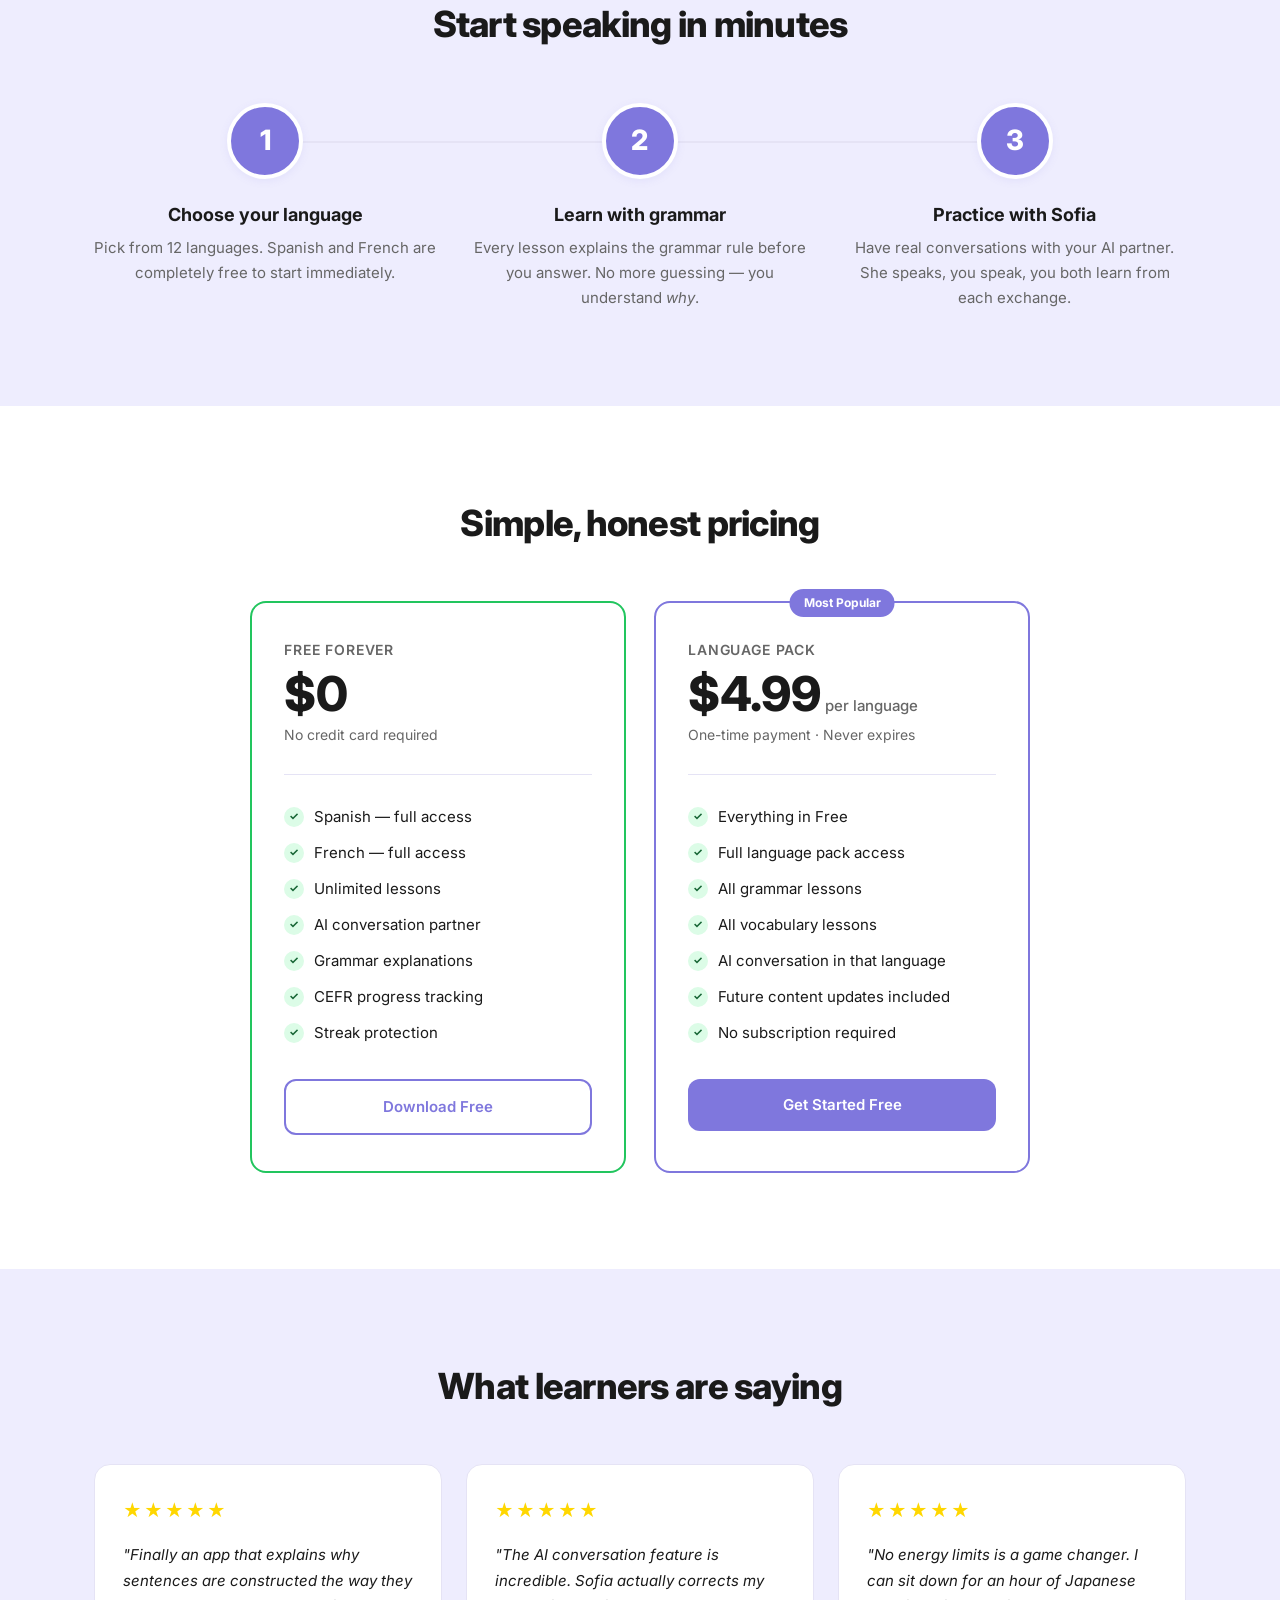
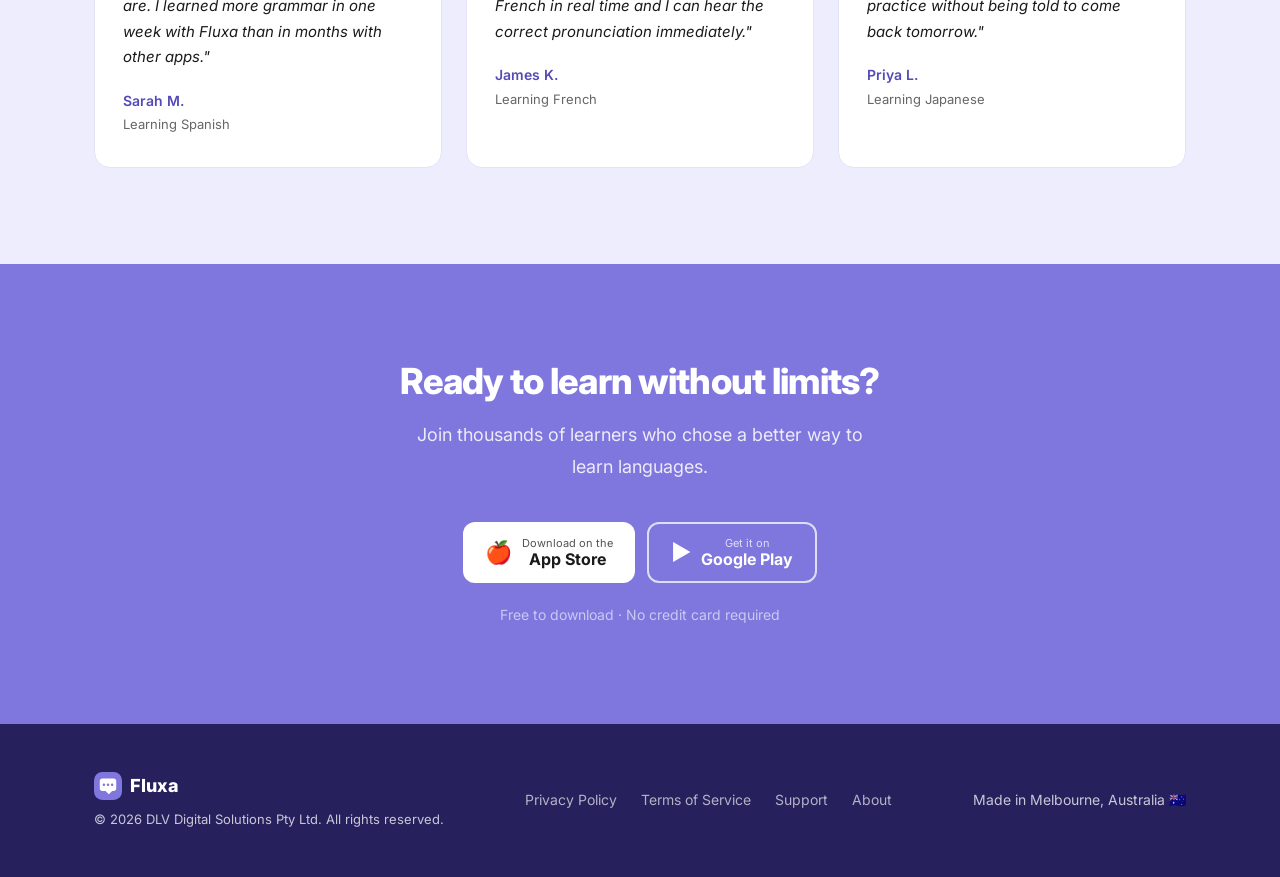
==== commit 8f5cccd8: "Add files via upload" ====
--- a/index.html
+++ b/index.html
@@ -210,7 +210,7 @@
       <div class="lang-card fade-in fade-in--delay-4"><span class="lang-card__flag">🇧🇷</span><span class="lang-card__name">Portuguese</span><span class="badge badge--price">$4.99</span></div>
       <div class="lang-card fade-in fade-in--delay-1"><span class="lang-card__flag">🇸🇦</span><span class="lang-card__name">Arabic</span><span class="badge badge--price">$4.99</span></div>
       <div class="lang-card fade-in fade-in--delay-2"><span class="lang-card__flag">🇮🇳</span><span class="lang-card__name">Hindi</span><span class="badge badge--price">$4.99</span></div>
-      <div class="lang-card fade-in fade-in--delay-3"><span class="lang-card__flag">🇳🇱</span><span class="lang-card__name">Dutch</span><span class="badge badge--price">$4.99</span></div>
+      <div class="lang-card fade-in fade-in--delay-3"><span class="lang-card__flag">🇵🇭</span><span class="lang-card__name">Filipino</span><span class="badge badge--price">$4.99</span></div>
       <div class="lang-card fade-in fade-in--delay-4"><span class="lang-card__flag">🇬🇷</span><span class="lang-card__name">Greek</span><span class="badge badge--price">$4.99</span></div>
     </div>
   </div>
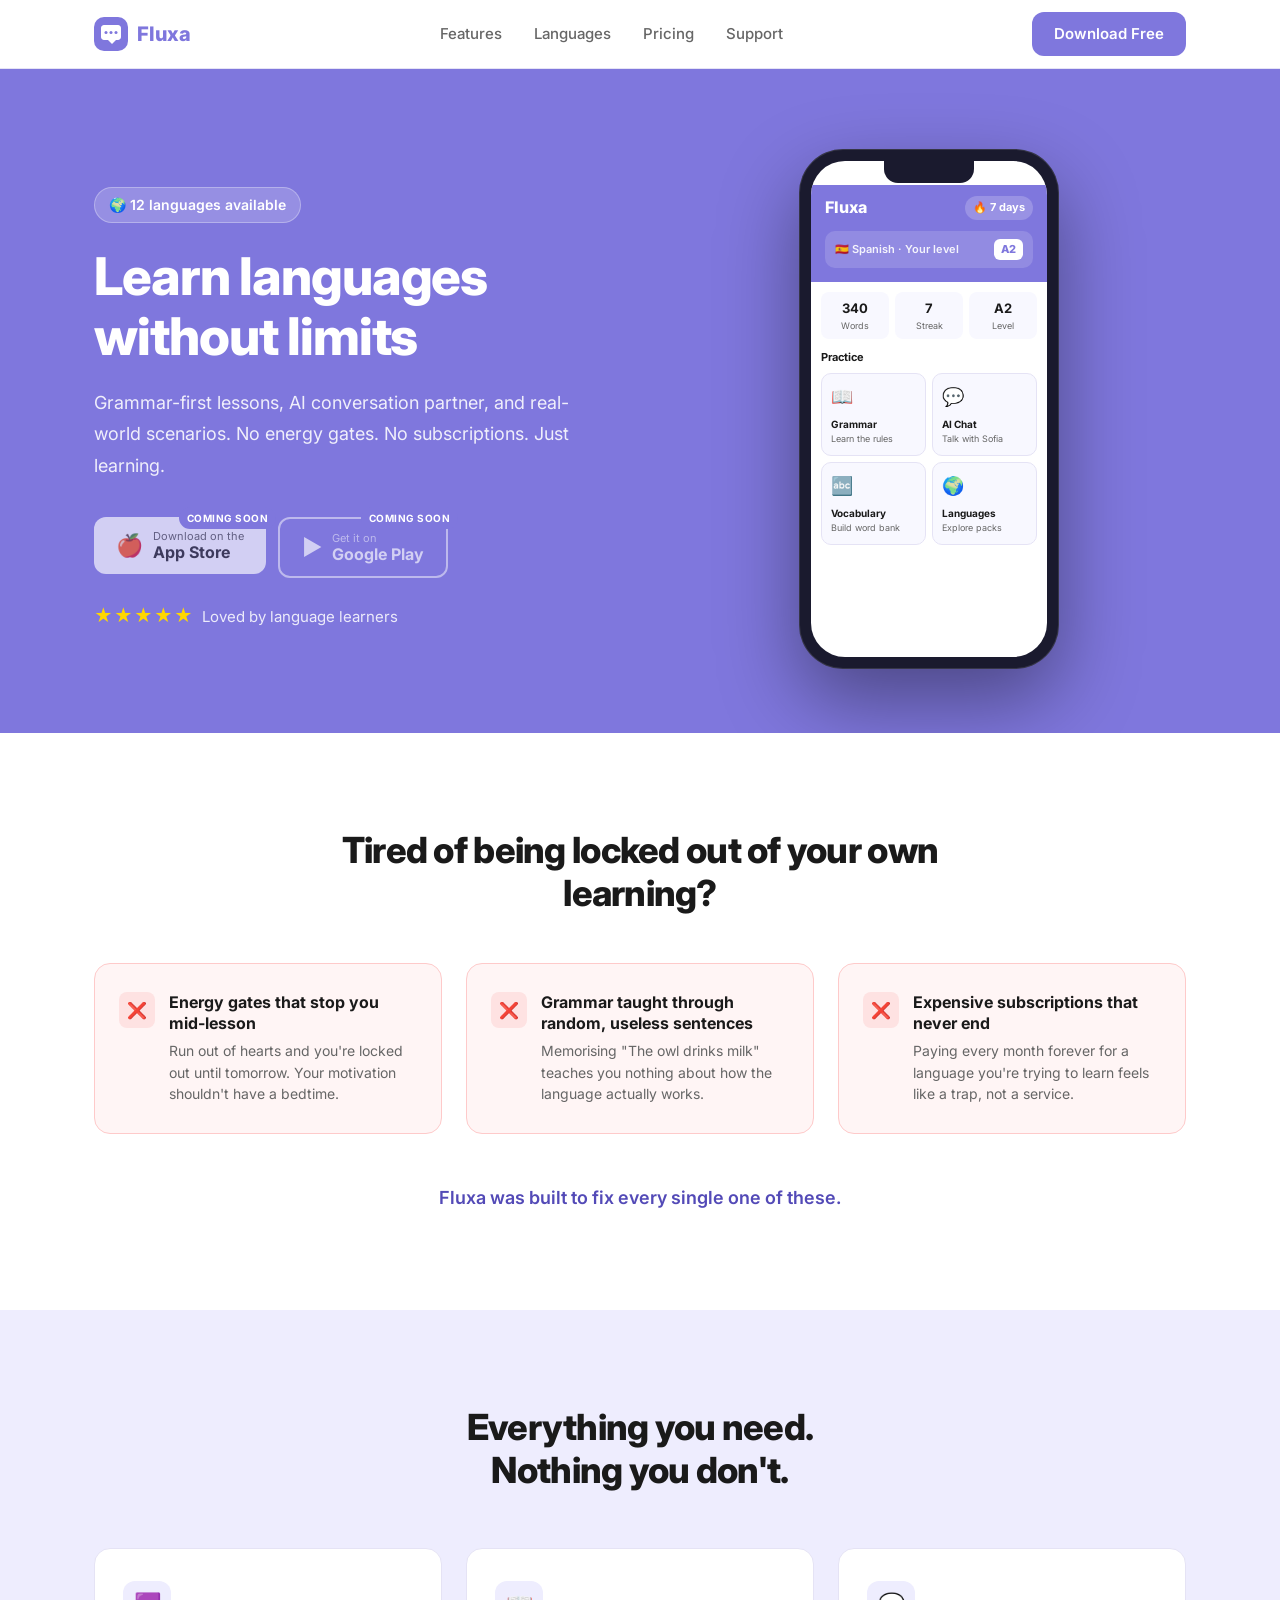
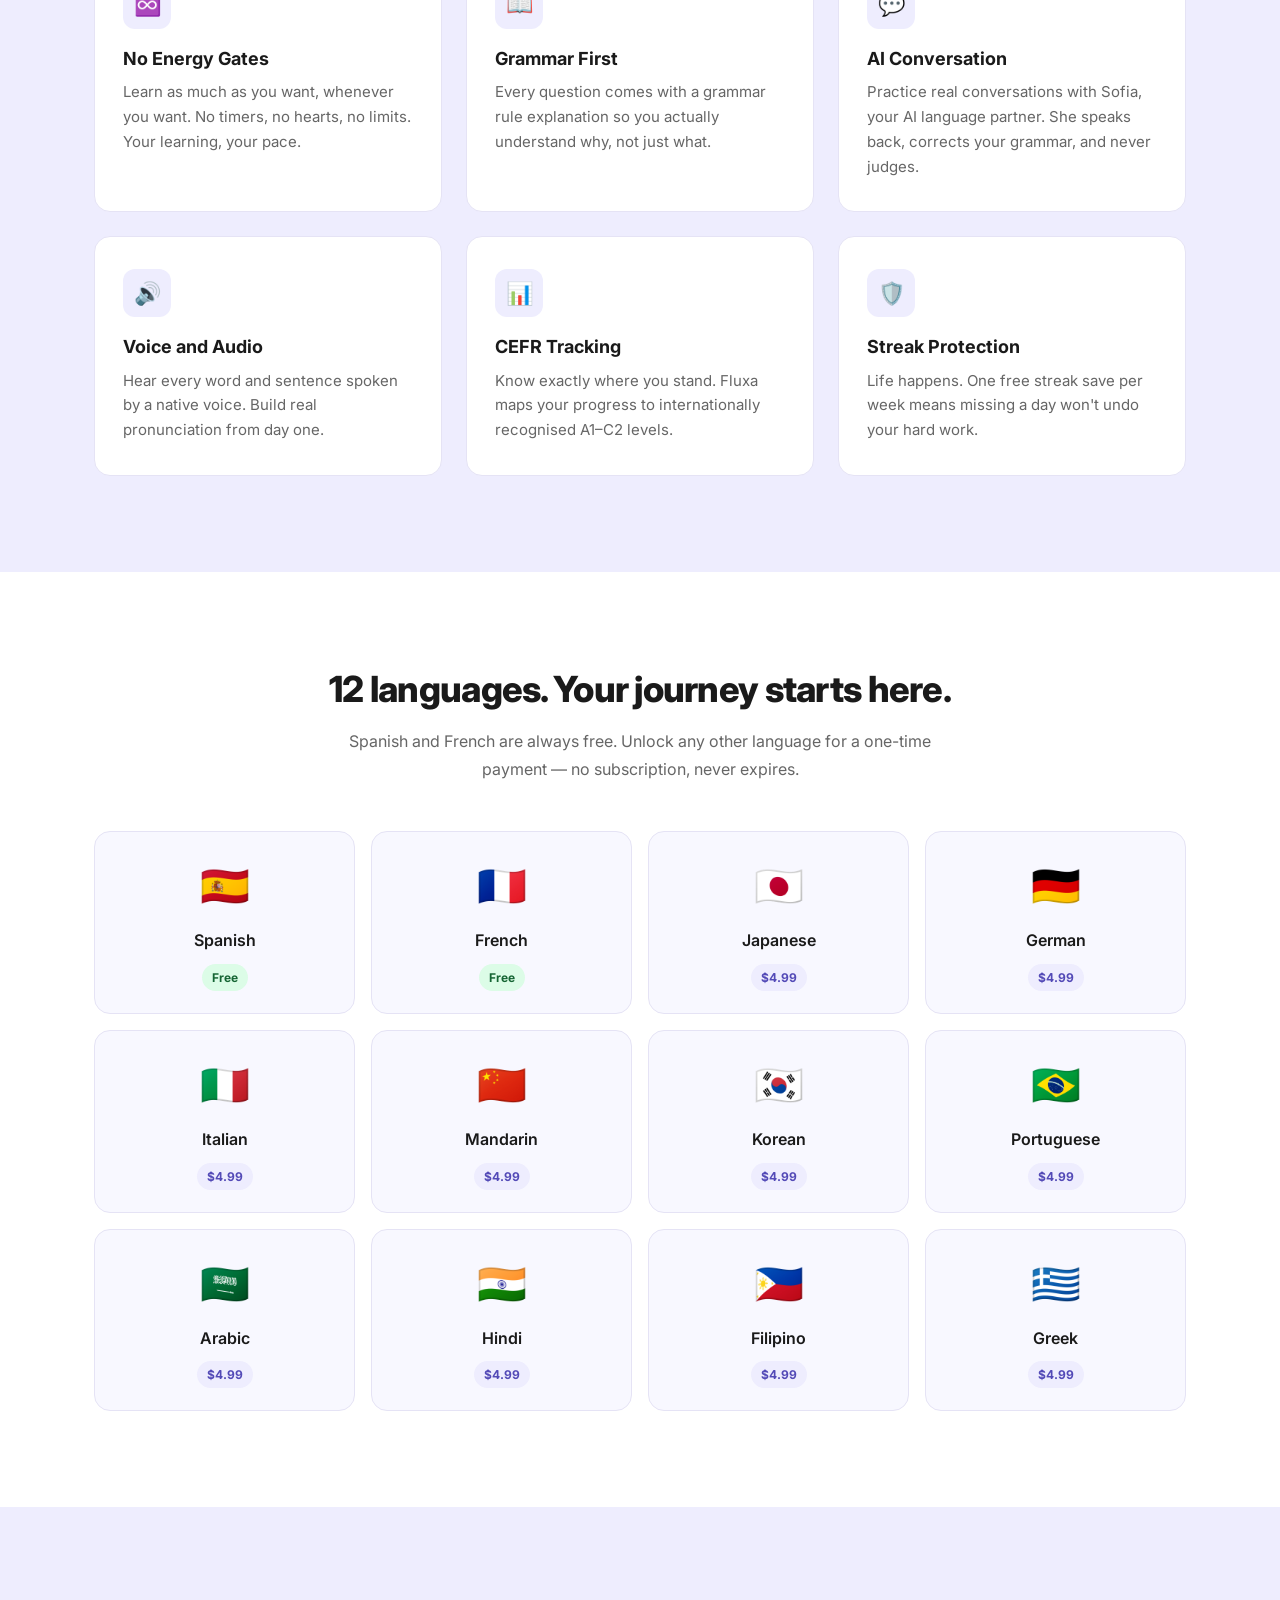
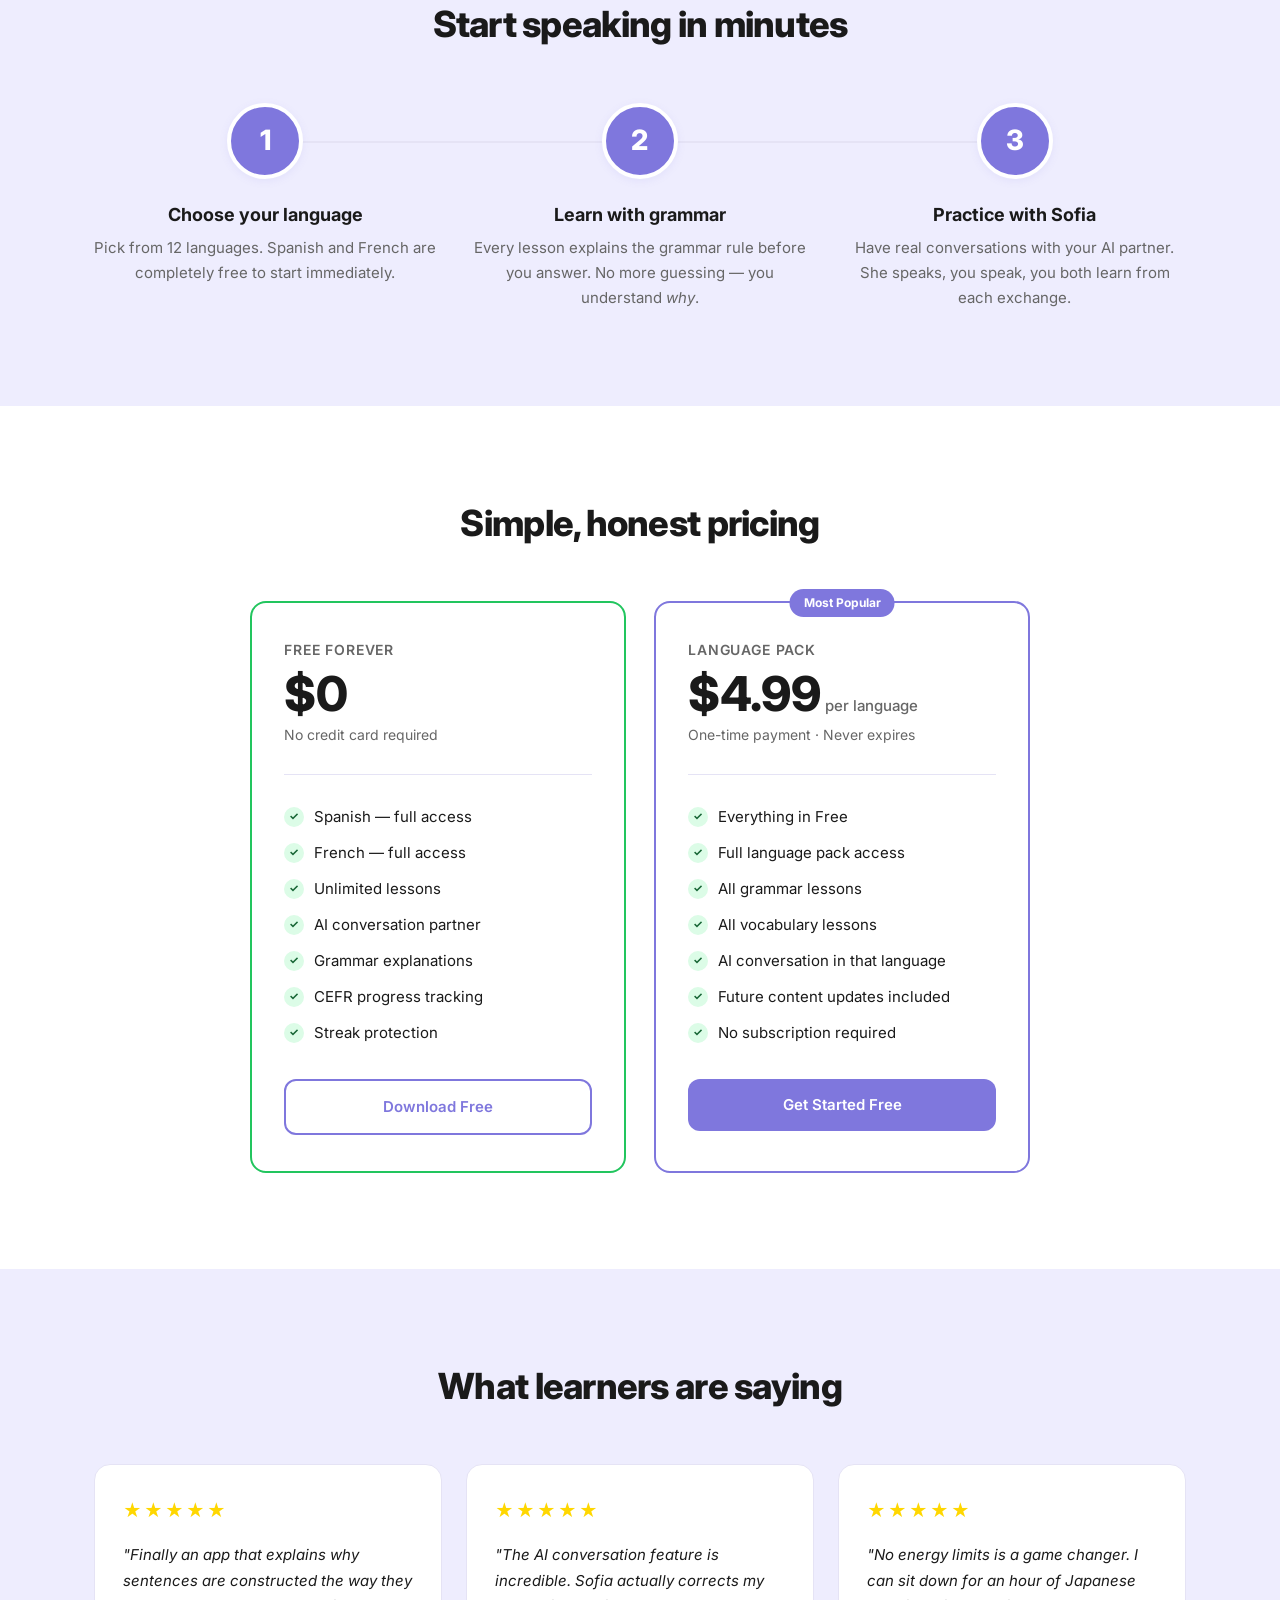
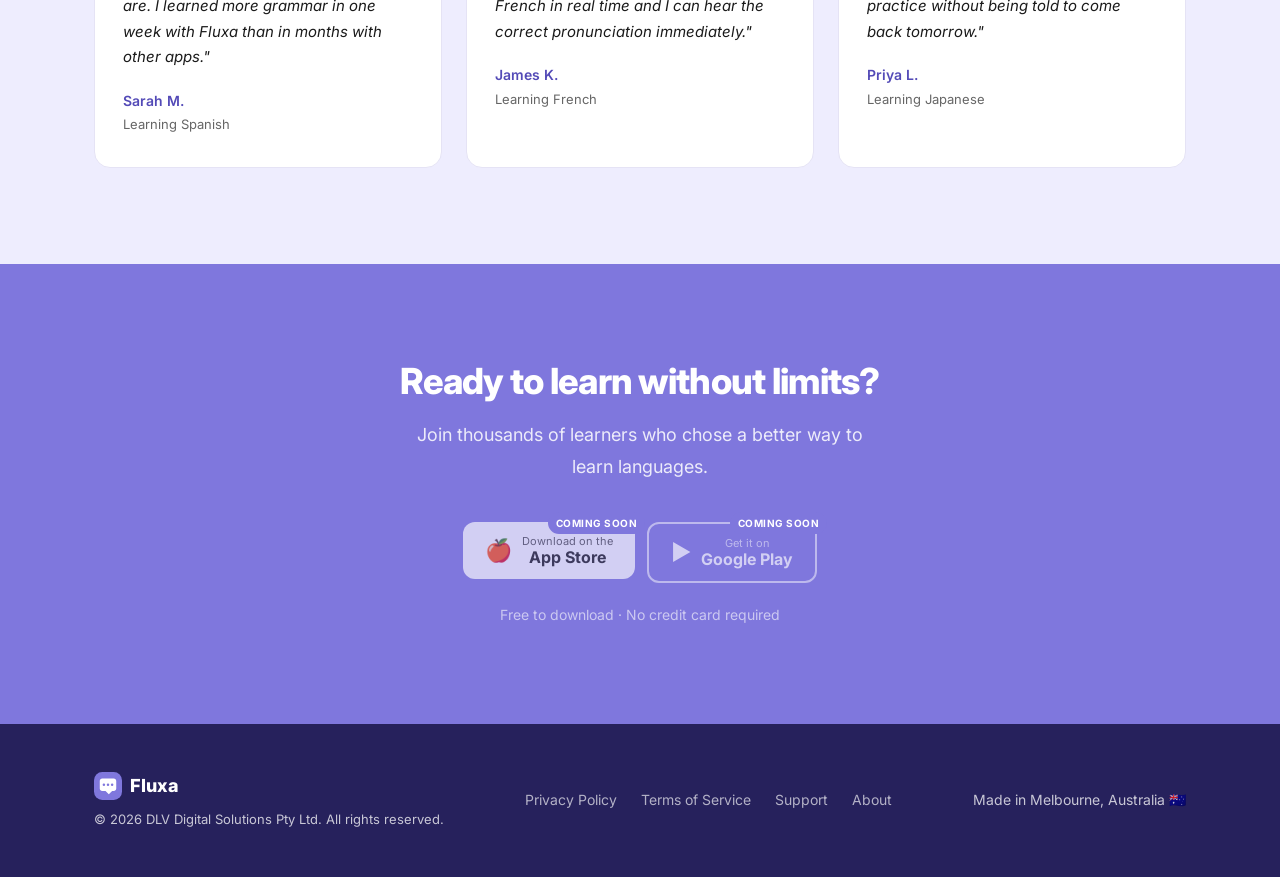
==== commit c4c9cdf6: "Add files via upload" ====
--- a/index.html
+++ b/index.html
@@ -14,6 +14,18 @@
   <meta property="og:image"       content="https://fluxa.com.au/og-image.png" />
   <meta name="twitter:card"       content="summary_large_image" />
   <link rel="stylesheet" href="css/styles.css" />
+  <style>
+    .store-btn-wrap { position: relative; display: inline-block; }
+    .store-btn--disabled { opacity: 0.65; pointer-events: none; cursor: default; }
+    .coming-soon-badge {
+      position: absolute; top: -10px; right: -10px;
+      background: #7F77DD; color: #fff;
+      font-size: 10px; font-weight: 700; letter-spacing: 0.05em;
+      padding: 3px 8px; border-radius: 20px;
+      text-transform: uppercase; pointer-events: none;
+      white-space: nowrap;
+    }
+  </style>
 </head>
 <body>
 
@@ -61,20 +73,26 @@
         <h1 class="fade-in fade-in--delay-1">Learn languages<br>without limits</h1>
         <p class="hero__sub fade-in fade-in--delay-2">Grammar-first lessons, AI conversation partner, and real-world scenarios. No energy gates. No subscriptions. Just learning.</p>
         <div class="store-btns fade-in fade-in--delay-3">
-          <a href="#download" class="store-btn store-btn--white">
-            <span class="store-btn__icon">🍎</span>
-            <span class="store-btn__text">
-              <span class="store-btn__small">Download on the</span>
-              <span class="store-btn__big">App Store</span>
-            </span>
-          </a>
-          <a href="#download" class="store-btn store-btn--outline">
-            <span class="store-btn__icon">▶</span>
-            <span class="store-btn__text">
-              <span class="store-btn__small">Get it on</span>
-              <span class="store-btn__big">Google Play</span>
-            </span>
-          </a>
+          <div class="store-btn-wrap">
+            <a href="#" class="store-btn store-btn--white store-btn--disabled" aria-disabled="true" tabindex="-1">
+              <span class="store-btn__icon">🍎</span>
+              <span class="store-btn__text">
+                <span class="store-btn__small">Download on the</span>
+                <span class="store-btn__big">App Store</span>
+              </span>
+            </a>
+            <span class="coming-soon-badge">Coming Soon</span>
+          </div>
+          <div class="store-btn-wrap">
+            <a href="#" class="store-btn store-btn--outline store-btn--disabled" aria-disabled="true" tabindex="-1">
+              <span class="store-btn__icon">▶</span>
+              <span class="store-btn__text">
+                <span class="store-btn__small">Get it on</span>
+                <span class="store-btn__big">Google Play</span>
+              </span>
+            </a>
+            <span class="coming-soon-badge">Coming Soon</span>
+          </div>
         </div>
         <div class="hero__rating fade-in fade-in--delay-4">
           <span class="hero__stars">★★★★★</span>
@@ -329,20 +347,26 @@
     <h2 class="fade-in">Ready to learn without limits?</h2>
     <p class="cta-section__sub fade-in fade-in--delay-1">Join thousands of learners who chose a better way to learn languages.</p>
     <div class="store-btns fade-in fade-in--delay-2">
-      <a href="#" class="store-btn store-btn--white">
-        <span class="store-btn__icon">🍎</span>
-        <span class="store-btn__text">
-          <span class="store-btn__small">Download on the</span>
-          <span class="store-btn__big">App Store</span>
-        </span>
-      </a>
-      <a href="#" class="store-btn store-btn--outline">
-        <span class="store-btn__icon">▶</span>
-        <span class="store-btn__text">
-          <span class="store-btn__small">Get it on</span>
-          <span class="store-btn__big">Google Play</span>
-        </span>
-      </a>
+          <div class="store-btn-wrap">
+            <a href="#" class="store-btn store-btn--white store-btn--disabled" aria-disabled="true" tabindex="-1">
+              <span class="store-btn__icon">🍎</span>
+              <span class="store-btn__text">
+                <span class="store-btn__small">Download on the</span>
+                <span class="store-btn__big">App Store</span>
+              </span>
+            </a>
+            <span class="coming-soon-badge">Coming Soon</span>
+          </div>
+          <div class="store-btn-wrap">
+            <a href="#" class="store-btn store-btn--outline store-btn--disabled" aria-disabled="true" tabindex="-1">
+              <span class="store-btn__icon">▶</span>
+              <span class="store-btn__text">
+                <span class="store-btn__small">Get it on</span>
+                <span class="store-btn__big">Google Play</span>
+              </span>
+            </a>
+            <span class="coming-soon-badge">Coming Soon</span>
+          </div>
     </div>
     <p class="cta-section__fine fade-in fade-in--delay-3">Free to download · No credit card required</p>
   </div>
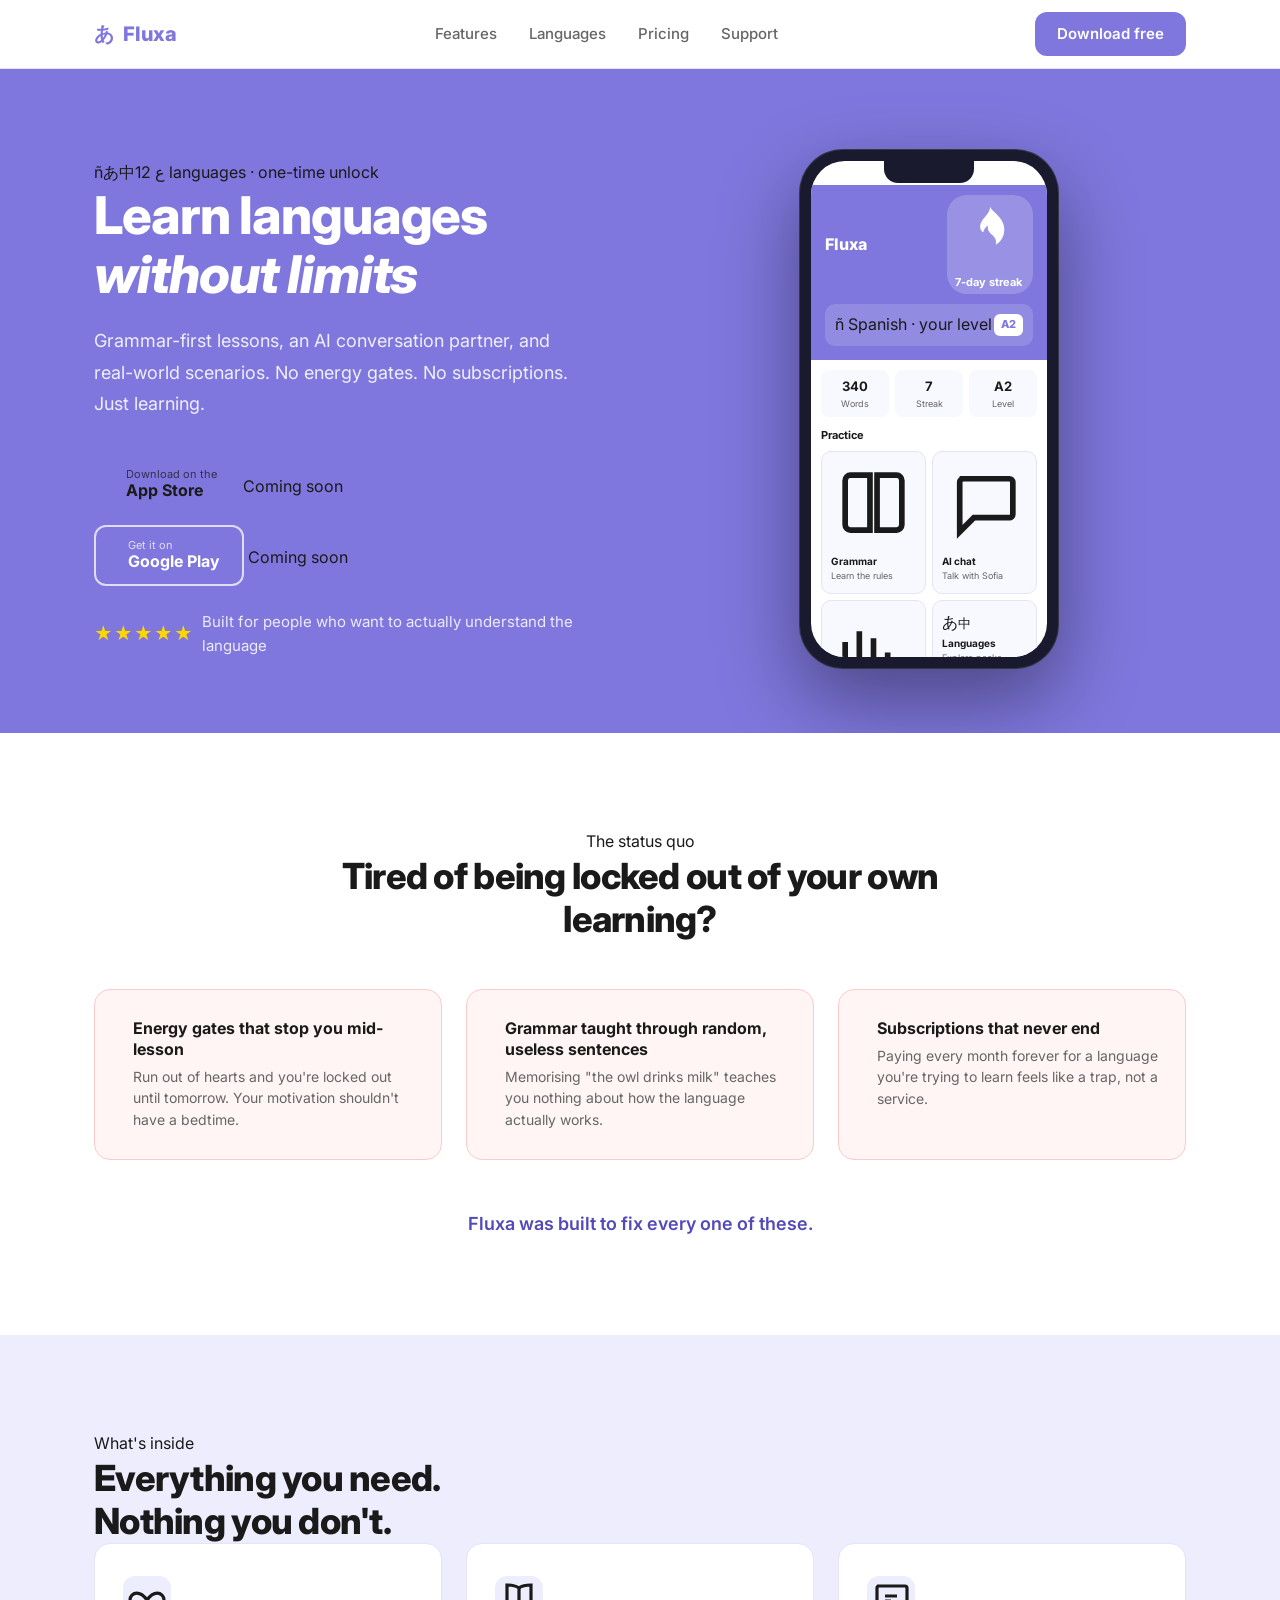
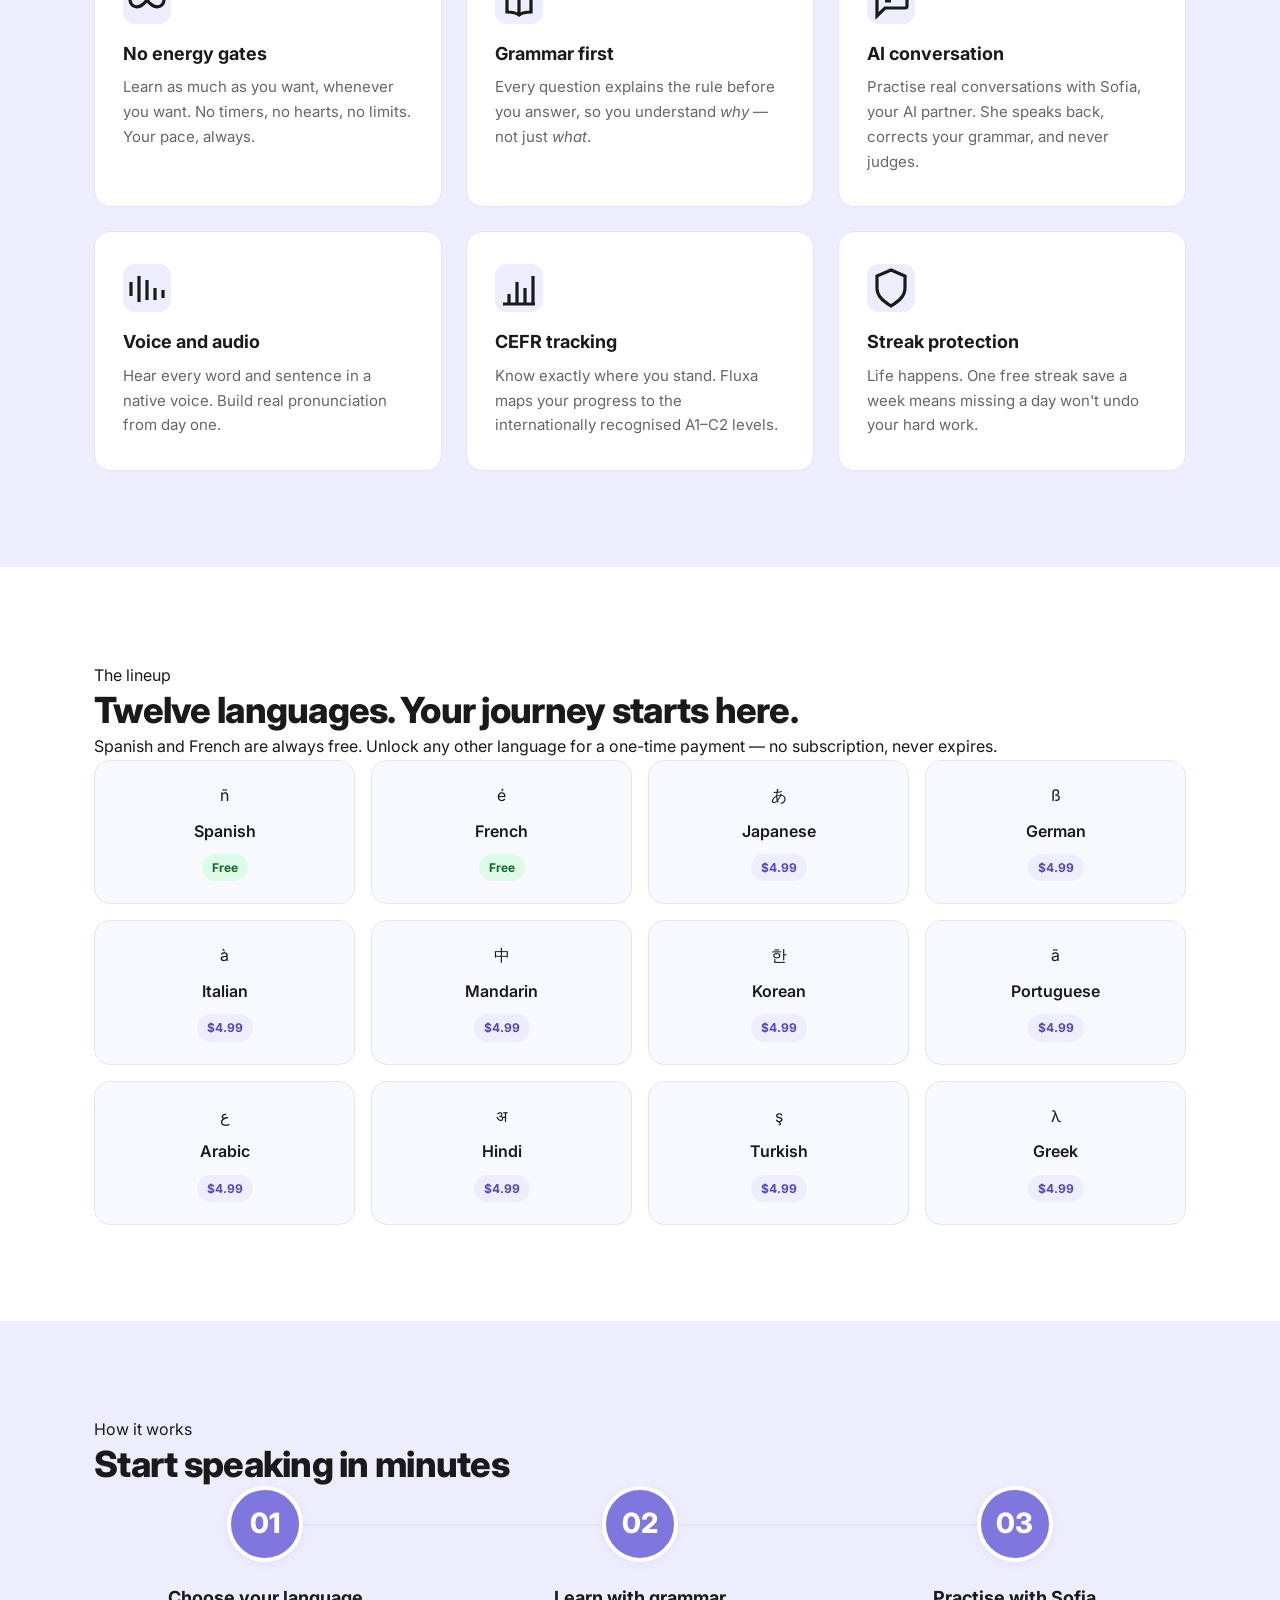
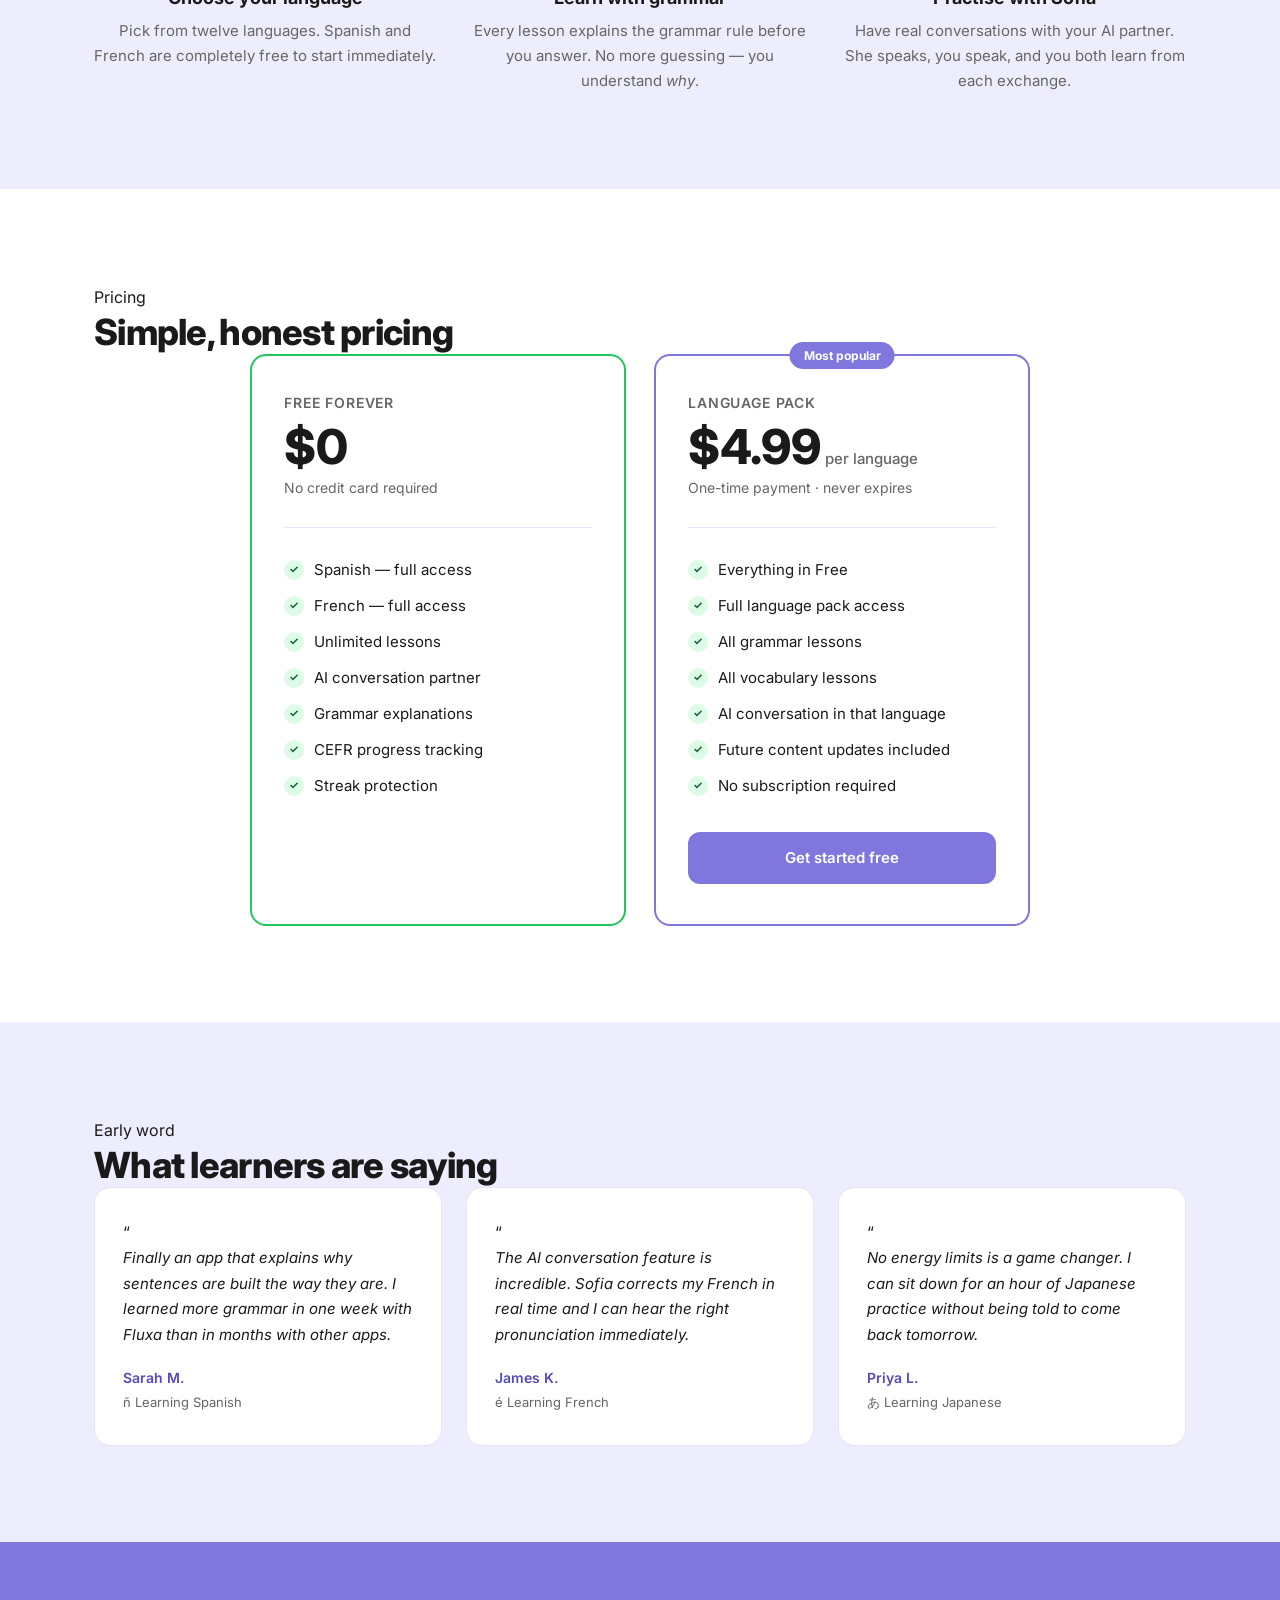
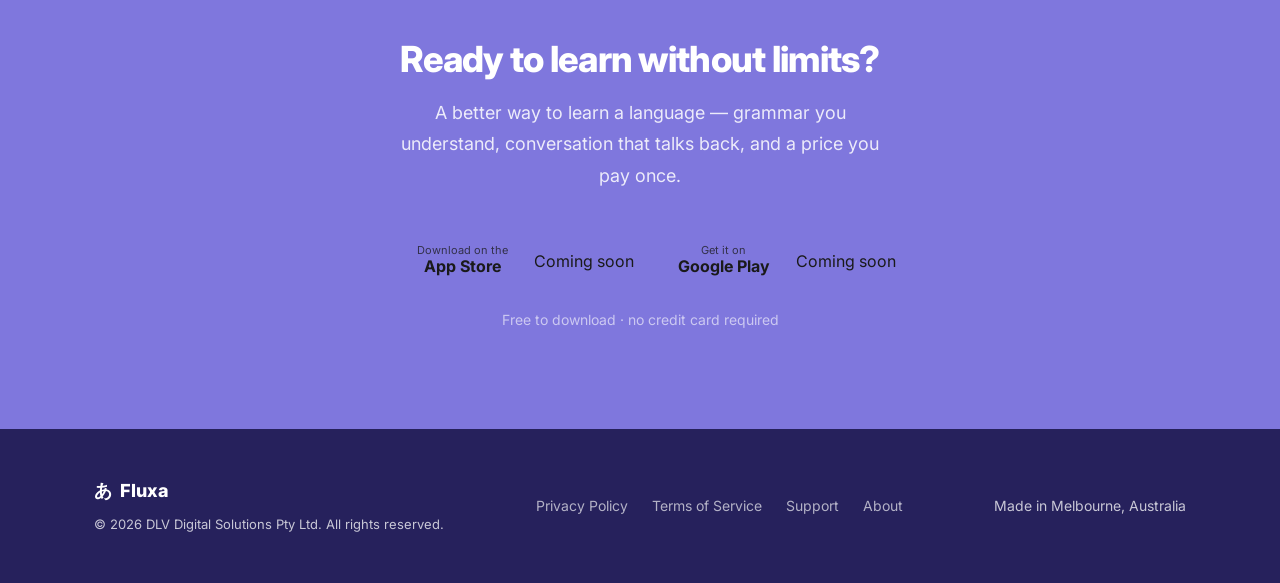
==== commit 068a46ee: "Add files via upload" ====
--- a/index.html
+++ b/index.html
@@ -4,28 +4,21 @@
   <meta charset="UTF-8" />
   <meta name="viewport" content="width=device-width, initial-scale=1.0" />
   <title>Fluxa — Learn Languages Without Limits</title>
-  <meta name="description" content="Grammar-first language learning with AI conversation, voice audio, and CEFR tracking. Spanish and French free forever. No energy gates, no subscriptions." />
+  <meta name="description" content="Grammar-first language learning with an AI conversation partner, native audio, and CEFR tracking. Spanish and French free forever. No energy gates, no subscriptions." />
   <link rel="canonical" href="https://fluxa.com.au/" />
   <!-- Open Graph -->
   <meta property="og:type"        content="website" />
   <meta property="og:url"         content="https://fluxa.com.au/" />
   <meta property="og:title"       content="Fluxa — Learn Languages Without Limits" />
-  <meta property="og:description" content="Grammar-first lessons, AI conversation partner, and real-world scenarios. No energy gates. No subscriptions. Just learning." />
+  <meta property="og:description" content="Grammar-first lessons, an AI conversation partner, and real-world scenarios. No energy gates. No subscriptions. Just learning." />
   <meta property="og:image"       content="https://fluxa.com.au/og-image.png" />
   <meta name="twitter:card"       content="summary_large_image" />
+  <meta name="theme-color"        content="#0C5450" />
+  <!-- Fonts: Fraunces (display) + Atkinson Hyperlegible (body) -->
+  <link rel="preconnect" href="https://fonts.googleapis.com" />
+  <link rel="preconnect" href="https://fonts.gstatic.com" crossorigin />
+  <link href="https://fonts.googleapis.com/css2?family=Atkinson+Hyperlegible:ital,wght@0,400;0,700;1,400&family=Fraunces:ital,opsz,wght@0,9..144,400;0,9..144,500;0,9..144,600;1,9..144,500&display=swap" rel="stylesheet" />
   <link rel="stylesheet" href="css/styles.css" />
-  <style>
-    .store-btn-wrap { position: relative; display: inline-block; }
-    .store-btn--disabled { opacity: 0.65; pointer-events: none; cursor: default; }
-    .coming-soon-badge {
-      position: absolute; top: -10px; right: -10px;
-      background: #7F77DD; color: #fff;
-      font-size: 10px; font-weight: 700; letter-spacing: 0.05em;
-      padding: 3px 8px; border-radius: 20px;
-      text-transform: uppercase; pointer-events: none;
-      white-space: nowrap;
-    }
-  </style>
 </head>
 <body>
 
@@ -34,13 +27,7 @@
   <div class="container">
     <div class="nav__inner">
       <a href="index.html" class="nav__logo" aria-label="Fluxa home">
-        <svg viewBox="0 0 34 34" fill="none" xmlns="http://www.w3.org/2000/svg" aria-hidden="true">
-          <rect width="34" height="34" rx="10" fill="#7F77DD"/>
-          <path d="M7 11C7 9.34 8.34 8 10 8h14c1.66 0 3 1.34 3 3v9c0 1.66-1.34 3-3 3h-2l-4 4-4-4H10c-1.66 0-3-1.34-3-3V11z" fill="white"/>
-          <circle cx="12" cy="15.5" r="1.5" fill="#7F77DD"/>
-          <circle cx="17" cy="15.5" r="1.5" fill="#7F77DD"/>
-          <circle cx="22" cy="15.5" r="1.5" fill="#7F77DD"/>
-        </svg>
+        <span class="nav__mark" aria-hidden="true">あ</span>
         Fluxa
       </a>
       <div class="nav__links" role="list">
@@ -49,7 +36,7 @@
         <a href="#pricing"   class="nav__link" data-section="pricing"   role="listitem">Pricing</a>
         <a href="support.html" class="nav__link" role="listitem">Support</a>
       </div>
-      <a href="#download" class="nav__cta">Download Free</a>
+      <a href="#download" class="nav__cta">Download free</a>
       <button class="nav__hamburger" aria-label="Toggle menu" aria-expanded="false">
         <span></span><span></span><span></span>
       </button>
@@ -59,7 +46,7 @@
       <a href="#languages"   class="nav__mobile-link" role="menuitem">Languages</a>
       <a href="#pricing"     class="nav__mobile-link" role="menuitem">Pricing</a>
       <a href="support.html" class="nav__mobile-link" role="menuitem">Support</a>
-      <a href="#download"    class="nav__mobile-cta"  role="menuitem">Download Free</a>
+      <a href="#download"    class="nav__mobile-cta"  role="menuitem">Download free</a>
     </div>
   </div>
 </nav>
@@ -69,34 +56,41 @@
   <div class="container">
     <div class="hero__inner">
       <div class="hero__content">
-        <div class="hero__badge fade-in">🌍 12 languages available</div>
-        <h1 class="fade-in fade-in--delay-1">Learn languages<br>without limits</h1>
-        <p class="hero__sub fade-in fade-in--delay-2">Grammar-first lessons, AI conversation partner, and real-world scenarios. No energy gates. No subscriptions. Just learning.</p>
+        <div class="hero__eyebrow fade-in">
+          <span class="hero__glyphs" aria-hidden="true"><span>ñ</span><span>あ</span><span>中</span><span>ع</span></span>
+          <span>12 languages · one-time unlock</span>
+        </div>
+        <h1 class="fade-in fade-in--delay-1">Learn languages <em>without limits</em></h1>
+        <p class="hero__sub fade-in fade-in--delay-2">Grammar-first lessons, an AI conversation partner, and real-world scenarios. No energy gates. No subscriptions. Just learning.</p>
         <div class="store-btns fade-in fade-in--delay-3">
           <div class="store-btn-wrap">
-            <a href="#" class="store-btn store-btn--white store-btn--disabled" aria-disabled="true" tabindex="-1">
-              <span class="store-btn__icon">🍎</span>
+            <a href="#" class="store-btn store-btn--ink store-btn--disabled" aria-disabled="true" tabindex="-1">
+              <span class="store-btn__icon" aria-hidden="true">
+                <svg viewBox="0 0 24 24" fill="currentColor"><path d="M16.4 12.7c0-2 1.1-3 1.1-3 -.6-.9-1.6-1-2-1.1 -.8-.1-1.7.5-2.1.5 -.4 0-1.1-.5-1.9-.5 -1 0-1.9.6-2.4 1.5 -1 1.8-.3 4.4.7 5.9 .5.7 1 1.5 1.8 1.5 .7 0 1-.5 1.9-.5 .9 0 1.1.5 1.9.5 .8 0 1.3-.7 1.8-1.5 .6-.8.8-1.6.8-1.6 0 0-1.6-.6-1.6-2.2zM14.6 7.2c.4-.5.7-1.2.6-1.9 -.6 0-1.3.4-1.7.9 -.4.4-.7 1.1-.6 1.8 .7 0 1.3-.4 1.7-.8z"/></svg>
+              </span>
               <span class="store-btn__text">
                 <span class="store-btn__small">Download on the</span>
                 <span class="store-btn__big">App Store</span>
               </span>
             </a>
-            <span class="coming-soon-badge">Coming Soon</span>
+            <span class="coming-soon-badge">Coming soon</span>
           </div>
           <div class="store-btn-wrap">
             <a href="#" class="store-btn store-btn--outline store-btn--disabled" aria-disabled="true" tabindex="-1">
-              <span class="store-btn__icon">▶</span>
+              <span class="store-btn__icon" aria-hidden="true">
+                <svg viewBox="0 0 24 24" fill="currentColor"><path d="M5 3.3v17.4c0 .4.4.6.7.4l13.4-8.4c.3-.2.3-.7 0-.9L5.7 2.9c-.3-.2-.7 0-.7.4z"/></svg>
+              </span>
               <span class="store-btn__text">
                 <span class="store-btn__small">Get it on</span>
                 <span class="store-btn__big">Google Play</span>
               </span>
             </a>
-            <span class="coming-soon-badge">Coming Soon</span>
+            <span class="coming-soon-badge">Coming soon</span>
           </div>
         </div>
         <div class="hero__rating fade-in fade-in--delay-4">
-          <span class="hero__stars">★★★★★</span>
-          <span>Loved by language learners</span>
+          <span class="hero__stars" aria-hidden="true">★★★★★</span>
+          <span>Built for people who want to actually understand the language</span>
         </div>
       </div>
 
@@ -108,10 +102,13 @@
             <div class="phone__header">
               <div class="phone__header-row">
                 <span class="phone__logo-txt">Fluxa</span>
-                <span class="phone__streak">🔥 7 days</span>
+                <span class="phone__streak">
+                  <svg class="phone__flame" viewBox="0 0 24 24" fill="currentColor"><path d="M12 2c.5 3-1.8 4.2-2.9 6.1 -.8 1.4-.6 3 .6 3.6 .2-1 .8-1.8 1.6-2.3 -.3 1.6.5 2.4 1.4 3.2 1 .9 1.6 1.9 1.3 3.4 1.8-1 2.9-3 2.9-5.2 0-3.3-2.6-5-4.4-7 -.3-.4-.5-.8-.5-1.6z"/></svg>
+                  7-day streak
+                </span>
               </div>
               <div class="phone__progress-card">
-                <span class="phone__level-txt">🇪🇸 Spanish · Your level</span>
+                <span class="phone__progress-lang"><span class="phone__glyph">ñ</span> Spanish · your level</span>
                 <span class="phone__cefr">A2</span>
               </div>
             </div>
@@ -123,10 +120,22 @@
               </div>
               <div class="phone__section-lbl">Practice</div>
               <div class="phone__cards">
-                <div class="phone__card"><div class="phone__card-emoji">📖</div><div class="phone__card-title">Grammar</div><div class="phone__card-sub">Learn the rules</div></div>
-                <div class="phone__card"><div class="phone__card-emoji">💬</div><div class="phone__card-title">AI Chat</div><div class="phone__card-sub">Talk with Sofia</div></div>
-                <div class="phone__card"><div class="phone__card-emoji">🔤</div><div class="phone__card-title">Vocabulary</div><div class="phone__card-sub">Build word bank</div></div>
-                <div class="phone__card"><div class="phone__card-emoji">🌍</div><div class="phone__card-title">Languages</div><div class="phone__card-sub">Explore packs</div></div>
+                <div class="phone__card">
+                  <svg class="phone__card-icon" viewBox="0 0 24 24" fill="none" stroke="currentColor" stroke-width="1.6"><path d="M4 5.5A1.5 1.5 0 0 1 5.5 4H11v15.5H5.5A1.5 1.5 0 0 1 4 18zM20 5.5A1.5 1.5 0 0 0 18.5 4H13v15.5h5.5A1.5 1.5 0 0 0 20 18z"/></svg>
+                  <div class="phone__card-title">Grammar</div><div class="phone__card-sub">Learn the rules</div>
+                </div>
+                <div class="phone__card">
+                  <svg class="phone__card-icon" viewBox="0 0 24 24" fill="none" stroke="currentColor" stroke-width="1.6"><path d="M5 5h14a1 1 0 0 1 1 1v9a1 1 0 0 1-1 1H9l-4 4V6a1 1 0 0 1 1-1z"/></svg>
+                  <div class="phone__card-title">AI chat</div><div class="phone__card-sub">Talk with Sofia</div>
+                </div>
+                <div class="phone__card">
+                  <svg class="phone__card-icon" viewBox="0 0 24 24" fill="none" stroke="currentColor" stroke-width="1.6"><path d="M4 16V9m4 9V6m4 12V8m4 10v-6m4 6v-3"/></svg>
+                  <div class="phone__card-title">Vocabulary</div><div class="phone__card-sub">Build word bank</div>
+                </div>
+                <div class="phone__card phone__card--glyphs">
+                  <span class="phone__card-glyphs" aria-hidden="true">あ<small>中</small></span>
+                  <div class="phone__card-title">Languages</div><div class="phone__card-sub">Explore packs</div>
+                </div>
               </div>
             </div>
           </div>
@@ -140,71 +149,79 @@
 <section class="section problem" id="problem">
   <div class="container">
     <div class="problem__intro fade-in">
+      <span class="eyebrow">The status quo</span>
       <h2>Tired of being locked out of your own learning?</h2>
     </div>
     <div class="problem__grid">
       <div class="problem__card fade-in fade-in--delay-1">
-        <div class="problem__icon">❌</div>
+        <span class="problem__mark" aria-hidden="true">
+          <svg viewBox="0 0 24 24" fill="none" stroke="currentColor" stroke-width="1.6"><circle cx="12" cy="12" r="9"/><path d="M6 6l12 12"/></svg>
+        </span>
         <div>
           <h3>Energy gates that stop you mid-lesson</h3>
           <p>Run out of hearts and you're locked out until tomorrow. Your motivation shouldn't have a bedtime.</p>
         </div>
       </div>
       <div class="problem__card fade-in fade-in--delay-2">
-        <div class="problem__icon">❌</div>
+        <span class="problem__mark" aria-hidden="true">
+          <svg viewBox="0 0 24 24" fill="none" stroke="currentColor" stroke-width="1.6"><circle cx="12" cy="12" r="9"/><path d="M6 6l12 12"/></svg>
+        </span>
         <div>
           <h3>Grammar taught through random, useless sentences</h3>
-          <p>Memorising "The owl drinks milk" teaches you nothing about how the language actually works.</p>
+          <p>Memorising "the owl drinks milk" teaches you nothing about how the language actually works.</p>
         </div>
       </div>
       <div class="problem__card fade-in fade-in--delay-3">
-        <div class="problem__icon">❌</div>
+        <span class="problem__mark" aria-hidden="true">
+          <svg viewBox="0 0 24 24" fill="none" stroke="currentColor" stroke-width="1.6"><circle cx="12" cy="12" r="9"/><path d="M6 6l12 12"/></svg>
+        </span>
         <div>
-          <h3>Expensive subscriptions that never end</h3>
+          <h3>Subscriptions that never end</h3>
           <p>Paying every month forever for a language you're trying to learn feels like a trap, not a service.</p>
         </div>
       </div>
     </div>
-    <p class="problem__cta fade-in">Fluxa was built to fix every single one of these.</p>
+    <p class="problem__cta fade-in">Fluxa was built to fix every one of these.</p>
   </div>
 </section>
 
 <!-- ── Features Section ────────────────────────────────────────────────────── -->
 <section class="section features" id="features">
   <div class="container">
-    <div class="features__header fade-in">
+    <div class="section__header fade-in">
+      <span class="eyebrow">What's inside</span>
       <h2>Everything you need.<br>Nothing you don't.</h2>
     </div>
     <div class="features__grid">
       <div class="feature-card fade-in fade-in--delay-1">
-        <div class="feature-card__icon">♾️</div>
-        <h3>No Energy Gates</h3>
-        <p>Learn as much as you want, whenever you want. No timers, no hearts, no limits. Your learning, your pace.</p>
+        <span class="feature-card__icon" aria-hidden="true"><svg viewBox="0 0 24 24" fill="none" stroke="currentColor" stroke-width="1.6" stroke-linecap="round"><path d="M12 12c-1.7-2.3-3.4-3.4-5.1-3.4a3.4 3.4 0 0 0 0 6.8c1.7 0 3.4-1.1 5.1-3.4zm0 0c1.7 2.3 3.4 3.4 5.1 3.4a3.4 3.4 0 0 0 0-6.8c-1.7 0-3.4 1.1-5.1 3.4z"/></svg></span>
+        <h3>No energy gates</h3>
+        <p>Learn as much as you want, whenever you want. No timers, no hearts, no limits. Your pace, always.</p>
       </div>
       <div class="feature-card fade-in fade-in--delay-2">
-        <div class="feature-card__icon">📖</div>
-        <h3>Grammar First</h3>
-        <p>Every question comes with a grammar rule explanation so you actually understand why, not just what.</p>
+        <span class="feature-card__icon" aria-hidden="true"><svg viewBox="0 0 24 24" fill="none" stroke="currentColor" stroke-width="1.6"><path d="M12 6c-1.6-1.2-3.6-1.5-6-1.5V18c2.4 0 4.4.3 6 1.5 1.6-1.2 3.6-1.5 6-1.5V4.5c-2.4 0-4.4.3-6 1.5zM12 6v13.5"/></svg></span>
+        <h3>Grammar first</h3>
+        <p>Every question explains the rule before you answer, so you understand <em>why</em> — not just <em>what</em>.</p>
       </div>
       <div class="feature-card fade-in fade-in--delay-3">
-        <div class="feature-card__icon">💬</div>
-        <h3>AI Conversation</h3>
-        <p>Practice real conversations with Sofia, your AI language partner. She speaks back, corrects your grammar, and never judges.</p>
+        <span class="feature-card__icon" aria-hidden="true"><svg viewBox="0 0 24 24" fill="none" stroke="currentColor" stroke-width="1.6"><path d="M5 5h14a1 1 0 0 1 1 1v9a1 1 0 0 1-1 1H9l-4 4V6a1 1 0 0 1 1-1z"/><path d="M9 10h6M9 12.5h3"/></svg></span>
+        <h3>AI conversation</h3>
+        <p>Practise real conversations with Sofia, your AI partner. She speaks back, corrects your grammar, and never judges.</p>
       </div>
       <div class="feature-card fade-in fade-in--delay-1">
-        <div class="feature-card__icon">🔊</div>
-        <h3>Voice and Audio</h3>
-        <p>Hear every word and sentence spoken by a native voice. Build real pronunciation from day one.</p>
+        <span class="feature-card__icon" aria-hidden="true"><svg viewBox="0 0 24 24" fill="none" stroke="currentColor" stroke-width="1.6"><path d="M4 16V9m4 10V6m4 12V8m4 10v-6m4 5v-4"/></svg></span>
+        <h3>Voice and audio</h3>
+        <p>Hear every word and sentence in a native voice. Build real pronunciation from day one.</p>
       </div>
       <div class="feature-card fade-in fade-in--delay-2">
-        <div class="feature-card__icon">📊</div>
-        <h3>CEFR Tracking</h3>
-        <p>Know exactly where you stand. Fluxa maps your progress to internationally recognised A1–C2 levels.</p>
+        <span class="feature-card__icon" aria-hidden="true"><svg viewBox="0 0 24 24" fill="none" stroke="currentColor" stroke-width="1.6"><path d="M4 20h16M7 20v-5m4 5V9m4 11v-8m4 8V6"/></svg></span>
+        <h3>CEFR tracking</h3>
+        <p>Know exactly where you stand. Fluxa maps your progress to the internationally recognised A1–C2 levels.</p>
       </div>
       <div class="feature-card fade-in fade-in--delay-3">
-        <div class="feature-card__icon">🛡️</div>
-        <h3>Streak Protection</h3>
-        <p>Life happens. One free streak save per week means missing a day won't undo your hard work.</p>
+        <span class="feature-card__icon" aria-hidden="true"><svg viewBox="0 0 24 24" fill="none" stroke="currentColor" stroke-width="1.6"><path d="M12 3l7 3v6c0 4-3 6.5-7 9-4-2.5-7-5-7-9V6z"/></svg></span>
+        <h3>Streak protection</h3>
+        <p>Life happens. One free streak save a week means missing a day won't undo your hard work.</p>
       </div>
     </div>
   </div>
@@ -213,23 +230,24 @@
 <!-- ── Languages Section ───────────────────────────────────────────────────── -->
 <section class="section languages" id="languages">
   <div class="container">
-    <div class="languages__header fade-in">
-      <h2>12 languages. Your journey starts here.</h2>
-    </div>
-    <p class="languages__sub fade-in">Spanish and French are always free. Unlock any other language for a one-time payment — no subscription, never expires.</p>
+    <div class="section__header fade-in">
+      <span class="eyebrow">The lineup</span>
+      <h2>Twelve languages. Your journey starts here.</h2>
+      <p class="section__sub">Spanish and French are always free. Unlock any other language for a one-time payment — no subscription, never expires.</p>
+    </div>
     <div class="languages__grid">
-      <div class="lang-card fade-in fade-in--delay-1"><span class="lang-card__flag">🇪🇸</span><span class="lang-card__name">Spanish</span><span class="badge badge--free">Free</span></div>
-      <div class="lang-card fade-in fade-in--delay-2"><span class="lang-card__flag">🇫🇷</span><span class="lang-card__name">French</span><span class="badge badge--free">Free</span></div>
-      <div class="lang-card fade-in fade-in--delay-3"><span class="lang-card__flag">🇯🇵</span><span class="lang-card__name">Japanese</span><span class="badge badge--price">$4.99</span></div>
-      <div class="lang-card fade-in fade-in--delay-4"><span class="lang-card__flag">🇩🇪</span><span class="lang-card__name">German</span><span class="badge badge--price">$4.99</span></div>
-      <div class="lang-card fade-in fade-in--delay-1"><span class="lang-card__flag">🇮🇹</span><span class="lang-card__name">Italian</span><span class="badge badge--price">$4.99</span></div>
-      <div class="lang-card fade-in fade-in--delay-2"><span class="lang-card__flag">🇨🇳</span><span class="lang-card__name">Mandarin</span><span class="badge badge--price">$4.99</span></div>
-      <div class="lang-card fade-in fade-in--delay-3"><span class="lang-card__flag">🇰🇷</span><span class="lang-card__name">Korean</span><span class="badge badge--price">$4.99</span></div>
-      <div class="lang-card fade-in fade-in--delay-4"><span class="lang-card__flag">🇧🇷</span><span class="lang-card__name">Portuguese</span><span class="badge badge--price">$4.99</span></div>
-      <div class="lang-card fade-in fade-in--delay-1"><span class="lang-card__flag">🇸🇦</span><span class="lang-card__name">Arabic</span><span class="badge badge--price">$4.99</span></div>
-      <div class="lang-card fade-in fade-in--delay-2"><span class="lang-card__flag">🇮🇳</span><span class="lang-card__name">Hindi</span><span class="badge badge--price">$4.99</span></div>
-      <div class="lang-card fade-in fade-in--delay-3"><span class="lang-card__flag">🇵🇭</span><span class="lang-card__name">Filipino</span><span class="badge badge--price">$4.99</span></div>
-      <div class="lang-card fade-in fade-in--delay-4"><span class="lang-card__flag">🇬🇷</span><span class="lang-card__name">Greek</span><span class="badge badge--price">$4.99</span></div>
+      <div class="lang-card lang--es fade-in"><span class="lang-card__glyph" aria-hidden="true">ñ</span><span class="lang-card__name">Spanish</span><span class="badge badge--free">Free</span></div>
+      <div class="lang-card lang--fr fade-in"><span class="lang-card__glyph" aria-hidden="true">é</span><span class="lang-card__name">French</span><span class="badge badge--free">Free</span></div>
+      <div class="lang-card lang--ja fade-in"><span class="lang-card__glyph" aria-hidden="true">あ</span><span class="lang-card__name">Japanese</span><span class="badge badge--price">$4.99</span></div>
+      <div class="lang-card lang--de fade-in"><span class="lang-card__glyph" aria-hidden="true">ß</span><span class="lang-card__name">German</span><span class="badge badge--price">$4.99</span></div>
+      <div class="lang-card lang--it fade-in"><span class="lang-card__glyph" aria-hidden="true">à</span><span class="lang-card__name">Italian</span><span class="badge badge--price">$4.99</span></div>
+      <div class="lang-card lang--zh fade-in"><span class="lang-card__glyph" aria-hidden="true">中</span><span class="lang-card__name">Mandarin</span><span class="badge badge--price">$4.99</span></div>
+      <div class="lang-card lang--ko fade-in"><span class="lang-card__glyph" aria-hidden="true">한</span><span class="lang-card__name">Korean</span><span class="badge badge--price">$4.99</span></div>
+      <div class="lang-card lang--pt fade-in"><span class="lang-card__glyph" aria-hidden="true">ã</span><span class="lang-card__name">Portuguese</span><span class="badge badge--price">$4.99</span></div>
+      <div class="lang-card lang--ar fade-in"><span class="lang-card__glyph" aria-hidden="true">ع</span><span class="lang-card__name">Arabic</span><span class="badge badge--price">$4.99</span></div>
+      <div class="lang-card lang--hi fade-in"><span class="lang-card__glyph" aria-hidden="true">अ</span><span class="lang-card__name">Hindi</span><span class="badge badge--price">$4.99</span></div>
+      <div class="lang-card lang--tr fade-in"><span class="lang-card__glyph" aria-hidden="true">ş</span><span class="lang-card__name">Turkish</span><span class="badge badge--price">$4.99</span></div>
+      <div class="lang-card lang--el fade-in"><span class="lang-card__glyph" aria-hidden="true">λ</span><span class="lang-card__name">Greek</span><span class="badge badge--price">$4.99</span></div>
     </div>
   </div>
 </section>
@@ -237,24 +255,25 @@
 <!-- ── How It Works ────────────────────────────────────────────────────────── -->
 <section class="section how" id="how-it-works">
   <div class="container">
-    <div class="how__header fade-in">
+    <div class="section__header fade-in">
+      <span class="eyebrow">How it works</span>
       <h2>Start speaking in minutes</h2>
     </div>
     <div class="how__grid">
       <div class="how-step fade-in fade-in--delay-1">
-        <div class="how-step__num">1</div>
+        <div class="how-step__num">01</div>
         <h3>Choose your language</h3>
-        <p>Pick from 12 languages. Spanish and French are completely free to start immediately.</p>
+        <p>Pick from twelve languages. Spanish and French are completely free to start immediately.</p>
       </div>
       <div class="how-step fade-in fade-in--delay-2">
-        <div class="how-step__num">2</div>
+        <div class="how-step__num">02</div>
         <h3>Learn with grammar</h3>
         <p>Every lesson explains the grammar rule before you answer. No more guessing — you understand <em>why</em>.</p>
       </div>
       <div class="how-step fade-in fade-in--delay-3">
-        <div class="how-step__num">3</div>
-        <h3>Practice with Sofia</h3>
-        <p>Have real conversations with your AI partner. She speaks, you speak, you both learn from each exchange.</p>
+        <div class="how-step__num">03</div>
+        <h3>Practise with Sofia</h3>
+        <p>Have real conversations with your AI partner. She speaks, you speak, and you both learn from each exchange.</p>
       </div>
     </div>
   </div>
@@ -263,50 +282,51 @@
 <!-- ── Pricing ─────────────────────────────────────────────────────────────── -->
 <section class="section pricing" id="pricing">
   <div class="container">
-    <div class="pricing__header fade-in">
+    <div class="section__header fade-in">
+      <span class="eyebrow">Pricing</span>
       <h2>Simple, honest pricing</h2>
     </div>
     <div class="pricing__grid">
       <!-- Free -->
       <div class="price-card price-card--free fade-in fade-in--delay-1">
-        <div class="price-card__label">Free Forever</div>
+        <div class="price-card__label">Free forever</div>
         <div class="price-card__price">
           <span class="price-card__amount">$0</span>
         </div>
         <div class="price-card__note">No credit card required</div>
         <div class="price-card__divider"></div>
         <ul class="price-card__features">
-          <li class="price-card__feature"><span class="price-card__check">✓</span>Spanish — full access</li>
-          <li class="price-card__feature"><span class="price-card__check">✓</span>French — full access</li>
-          <li class="price-card__feature"><span class="price-card__check">✓</span>Unlimited lessons</li>
-          <li class="price-card__feature"><span class="price-card__check">✓</span>AI conversation partner</li>
-          <li class="price-card__feature"><span class="price-card__check">✓</span>Grammar explanations</li>
-          <li class="price-card__feature"><span class="price-card__check">✓</span>CEFR progress tracking</li>
-          <li class="price-card__feature"><span class="price-card__check">✓</span>Streak protection</li>
+          <li class="price-card__feature"><span class="price-card__check" aria-hidden="true">✓</span>Spanish — full access</li>
+          <li class="price-card__feature"><span class="price-card__check" aria-hidden="true">✓</span>French — full access</li>
+          <li class="price-card__feature"><span class="price-card__check" aria-hidden="true">✓</span>Unlimited lessons</li>
+          <li class="price-card__feature"><span class="price-card__check" aria-hidden="true">✓</span>AI conversation partner</li>
+          <li class="price-card__feature"><span class="price-card__check" aria-hidden="true">✓</span>Grammar explanations</li>
+          <li class="price-card__feature"><span class="price-card__check" aria-hidden="true">✓</span>CEFR progress tracking</li>
+          <li class="price-card__feature"><span class="price-card__check" aria-hidden="true">✓</span>Streak protection</li>
         </ul>
-        <a href="#download" class="btn btn--outline-purple btn--full">Download Free</a>
+        <a href="#download" class="btn btn--outline btn--full">Download free</a>
       </div>
 
       <!-- Pack -->
       <div class="price-card price-card--featured fade-in fade-in--delay-2">
-        <div class="price-card__badge">Most Popular</div>
-        <div class="price-card__label">Language Pack</div>
+        <div class="price-card__badge">Most popular</div>
+        <div class="price-card__label">Language pack</div>
         <div class="price-card__price">
           <span class="price-card__amount">$4.99</span>
           <span class="price-card__period">per language</span>
         </div>
-        <div class="price-card__note">One-time payment · Never expires</div>
+        <div class="price-card__note">One-time payment · never expires</div>
         <div class="price-card__divider"></div>
         <ul class="price-card__features">
-          <li class="price-card__feature"><span class="price-card__check">✓</span>Everything in Free</li>
-          <li class="price-card__feature"><span class="price-card__check">✓</span>Full language pack access</li>
-          <li class="price-card__feature"><span class="price-card__check">✓</span>All grammar lessons</li>
-          <li class="price-card__feature"><span class="price-card__check">✓</span>All vocabulary lessons</li>
-          <li class="price-card__feature"><span class="price-card__check">✓</span>AI conversation in that language</li>
-          <li class="price-card__feature"><span class="price-card__check">✓</span>Future content updates included</li>
-          <li class="price-card__feature"><span class="price-card__check">✓</span>No subscription required</li>
+          <li class="price-card__feature"><span class="price-card__check" aria-hidden="true">✓</span>Everything in Free</li>
+          <li class="price-card__feature"><span class="price-card__check" aria-hidden="true">✓</span>Full language pack access</li>
+          <li class="price-card__feature"><span class="price-card__check" aria-hidden="true">✓</span>All grammar lessons</li>
+          <li class="price-card__feature"><span class="price-card__check" aria-hidden="true">✓</span>All vocabulary lessons</li>
+          <li class="price-card__feature"><span class="price-card__check" aria-hidden="true">✓</span>AI conversation in that language</li>
+          <li class="price-card__feature"><span class="price-card__check" aria-hidden="true">✓</span>Future content updates included</li>
+          <li class="price-card__feature"><span class="price-card__check" aria-hidden="true">✓</span>No subscription required</li>
         </ul>
-        <a href="#download" class="btn btn--primary btn--full">Get Started Free</a>
+        <a href="#download" class="btn btn--primary btn--full">Get started free</a>
       </div>
     </div>
   </div>
@@ -315,27 +335,28 @@
 <!-- ── Testimonials ────────────────────────────────────────────────────────── -->
 <section class="section testimonials" id="testimonials">
   <div class="container">
-    <div class="testimonials__header fade-in">
+    <div class="section__header fade-in">
+      <span class="eyebrow">Early word</span>
       <h2>What learners are saying</h2>
     </div>
     <div class="testimonials__grid">
       <div class="testimonial-card fade-in fade-in--delay-1">
-        <div class="testimonial-card__stars">★★★★★</div>
-        <p class="testimonial-card__quote">"Finally an app that explains <em>why</em> sentences are constructed the way they are. I learned more grammar in one week with Fluxa than in months with other apps."</p>
+        <div class="testimonial-card__quote-mark" aria-hidden="true">&ldquo;</div>
+        <p class="testimonial-card__quote">Finally an app that explains <em>why</em> sentences are built the way they are. I learned more grammar in one week with Fluxa than in months with other apps.</p>
         <div class="testimonial-card__author">Sarah M.</div>
-        <div class="testimonial-card__role">Learning Spanish</div>
+        <div class="testimonial-card__role"><span class="testimonial-card__glyph" aria-hidden="true">ñ</span> Learning Spanish</div>
       </div>
       <div class="testimonial-card fade-in fade-in--delay-2">
-        <div class="testimonial-card__stars">★★★★★</div>
-        <p class="testimonial-card__quote">"The AI conversation feature is incredible. Sofia actually corrects my French in real time and I can hear the correct pronunciation immediately."</p>
+        <div class="testimonial-card__quote-mark" aria-hidden="true">&ldquo;</div>
+        <p class="testimonial-card__quote">The AI conversation feature is incredible. Sofia corrects my French in real time and I can hear the right pronunciation immediately.</p>
         <div class="testimonial-card__author">James K.</div>
-        <div class="testimonial-card__role">Learning French</div>
+        <div class="testimonial-card__role"><span class="testimonial-card__glyph" aria-hidden="true">é</span> Learning French</div>
       </div>
       <div class="testimonial-card fade-in fade-in--delay-3">
-        <div class="testimonial-card__stars">★★★★★</div>
-        <p class="testimonial-card__quote">"No energy limits is a game changer. I can sit down for an hour of Japanese practice without being told to come back tomorrow."</p>
+        <div class="testimonial-card__quote-mark" aria-hidden="true">&ldquo;</div>
+        <p class="testimonial-card__quote">No energy limits is a game changer. I can sit down for an hour of Japanese practice without being told to come back tomorrow.</p>
         <div class="testimonial-card__author">Priya L.</div>
-        <div class="testimonial-card__role">Learning Japanese</div>
+        <div class="testimonial-card__role"><span class="testimonial-card__glyph" aria-hidden="true">あ</span> Learning Japanese</div>
       </div>
     </div>
   </div>
@@ -344,31 +365,37 @@
 <!-- ── Download CTA ────────────────────────────────────────────────────────── -->
 <section class="cta-section" id="download">
   <div class="container">
-    <h2 class="fade-in">Ready to learn without limits?</h2>
-    <p class="cta-section__sub fade-in fade-in--delay-1">Join thousands of learners who chose a better way to learn languages.</p>
-    <div class="store-btns fade-in fade-in--delay-2">
-          <div class="store-btn-wrap">
-            <a href="#" class="store-btn store-btn--white store-btn--disabled" aria-disabled="true" tabindex="-1">
-              <span class="store-btn__icon">🍎</span>
-              <span class="store-btn__text">
-                <span class="store-btn__small">Download on the</span>
-                <span class="store-btn__big">App Store</span>
-              </span>
-            </a>
-            <span class="coming-soon-badge">Coming Soon</span>
-          </div>
-          <div class="store-btn-wrap">
-            <a href="#" class="store-btn store-btn--outline store-btn--disabled" aria-disabled="true" tabindex="-1">
-              <span class="store-btn__icon">▶</span>
-              <span class="store-btn__text">
-                <span class="store-btn__small">Get it on</span>
-                <span class="store-btn__big">Google Play</span>
-              </span>
-            </a>
-            <span class="coming-soon-badge">Coming Soon</span>
-          </div>
-    </div>
-    <p class="cta-section__fine fade-in fade-in--delay-3">Free to download · No credit card required</p>
+    <div class="cta-section__inner">
+      <h2 class="fade-in">Ready to learn without limits?</h2>
+      <p class="cta-section__sub fade-in fade-in--delay-1">A better way to learn a language — grammar you understand, conversation that talks back, and a price you pay once.</p>
+      <div class="store-btns store-btns--center fade-in fade-in--delay-2">
+        <div class="store-btn-wrap">
+          <a href="#" class="store-btn store-btn--paper store-btn--disabled" aria-disabled="true" tabindex="-1">
+            <span class="store-btn__icon" aria-hidden="true">
+              <svg viewBox="0 0 24 24" fill="currentColor"><path d="M16.4 12.7c0-2 1.1-3 1.1-3 -.6-.9-1.6-1-2-1.1 -.8-.1-1.7.5-2.1.5 -.4 0-1.1-.5-1.9-.5 -1 0-1.9.6-2.4 1.5 -1 1.8-.3 4.4.7 5.9 .5.7 1 1.5 1.8 1.5 .7 0 1-.5 1.9-.5 .9 0 1.1.5 1.9.5 .8 0 1.3-.7 1.8-1.5 .6-.8.8-1.6.8-1.6 0 0-1.6-.6-1.6-2.2zM14.6 7.2c.4-.5.7-1.2.6-1.9 -.6 0-1.3.4-1.7.9 -.4.4-.7 1.1-.6 1.8 .7 0 1.3-.4 1.7-.8z"/></svg>
+            </span>
+            <span class="store-btn__text">
+              <span class="store-btn__small">Download on the</span>
+              <span class="store-btn__big">App Store</span>
+            </span>
+          </a>
+          <span class="coming-soon-badge coming-soon-badge--on-dark">Coming soon</span>
+        </div>
+        <div class="store-btn-wrap">
+          <a href="#" class="store-btn store-btn--paper-outline store-btn--disabled" aria-disabled="true" tabindex="-1">
+            <span class="store-btn__icon" aria-hidden="true">
+              <svg viewBox="0 0 24 24" fill="currentColor"><path d="M5 3.3v17.4c0 .4.4.6.7.4l13.4-8.4c.3-.2.3-.7 0-.9L5.7 2.9c-.3-.2-.7 0-.7.4z"/></svg>
+            </span>
+            <span class="store-btn__text">
+              <span class="store-btn__small">Get it on</span>
+              <span class="store-btn__big">Google Play</span>
+            </span>
+          </a>
+          <span class="coming-soon-badge coming-soon-badge--on-dark">Coming soon</span>
+        </div>
+      </div>
+      <p class="cta-section__fine fade-in fade-in--delay-3">Free to download · no credit card required</p>
+    </div>
   </div>
 </section>
 
@@ -378,13 +405,7 @@
     <div class="footer__inner">
       <div class="footer__brand">
         <a href="index.html" class="footer__logo">
-          <svg viewBox="0 0 34 34" fill="none" xmlns="http://www.w3.org/2000/svg" aria-hidden="true">
-            <rect width="34" height="34" rx="10" fill="#7F77DD"/>
-            <path d="M7 11C7 9.34 8.34 8 10 8h14c1.66 0 3 1.34 3 3v9c0 1.66-1.34 3-3 3h-2l-4 4-4-4H10c-1.66 0-3-1.34-3-3V11z" fill="white"/>
-            <circle cx="12" cy="15.5" r="1.5" fill="#7F77DD"/>
-            <circle cx="17" cy="15.5" r="1.5" fill="#7F77DD"/>
-            <circle cx="22" cy="15.5" r="1.5" fill="#7F77DD"/>
-          </svg>
+          <span class="nav__mark" aria-hidden="true">あ</span>
           Fluxa
         </a>
         <span class="footer__copy">© 2026 DLV Digital Solutions Pty Ltd. All rights reserved.</span>
@@ -395,7 +416,7 @@
         <a href="support.html"  class="footer__link">Support</a>
         <a href="about.html"    class="footer__link">About</a>
       </nav>
-      <div class="footer__made">Made in Melbourne, Australia 🇦🇺</div>
+      <div class="footer__made">Made in Melbourne, Australia</div>
     </div>
   </div>
 </footer>
